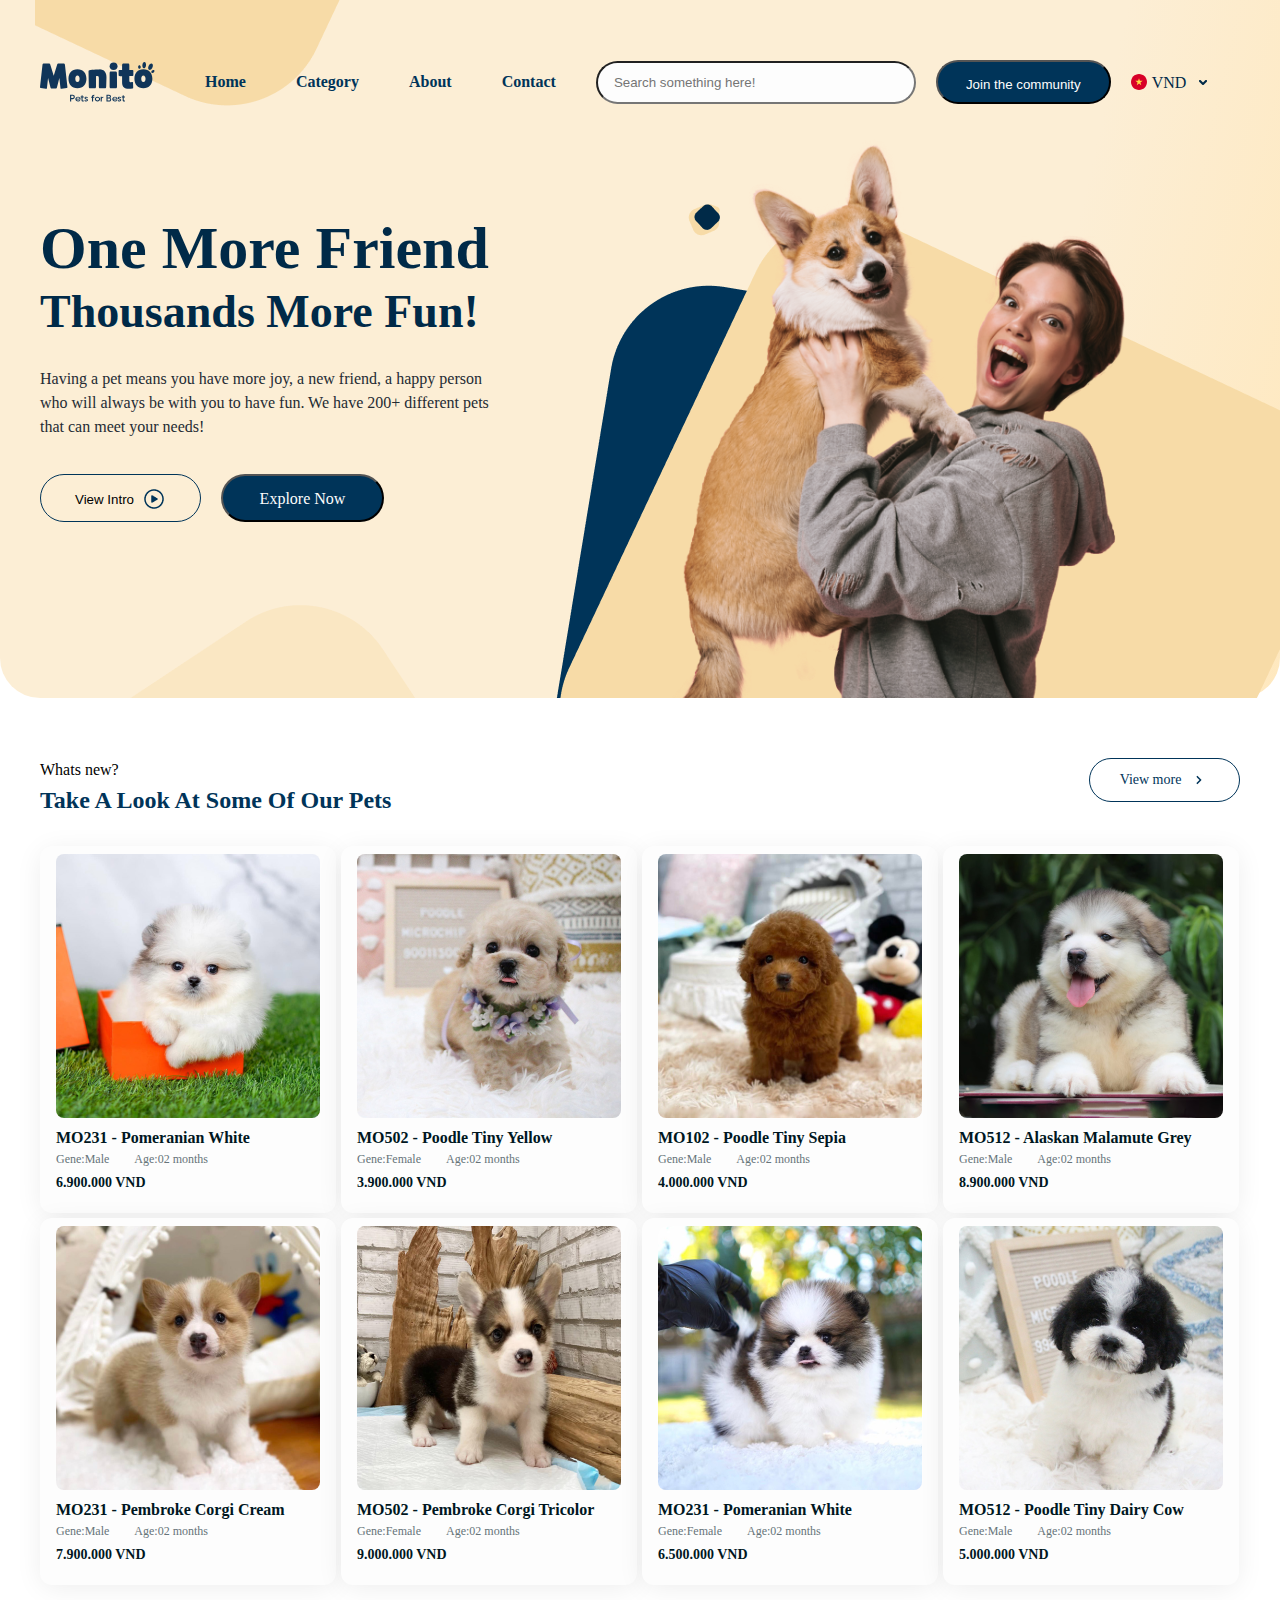
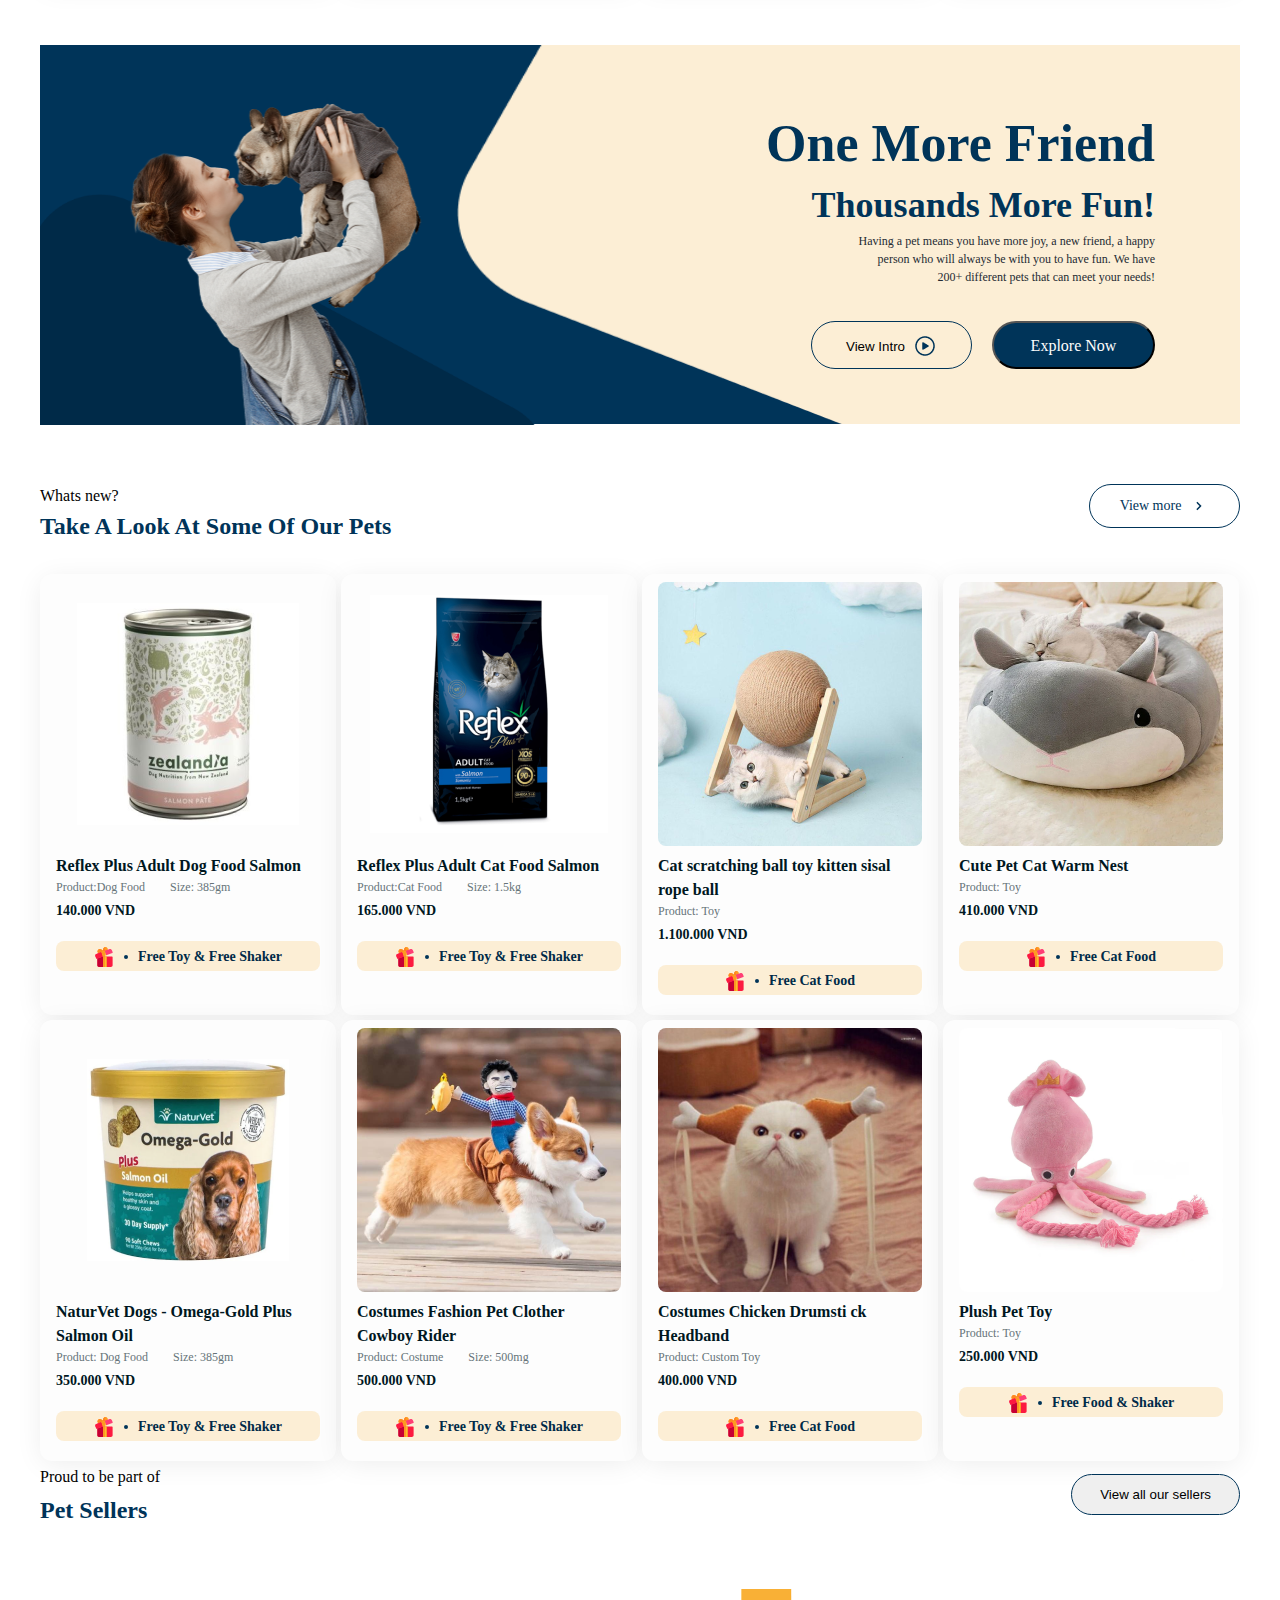
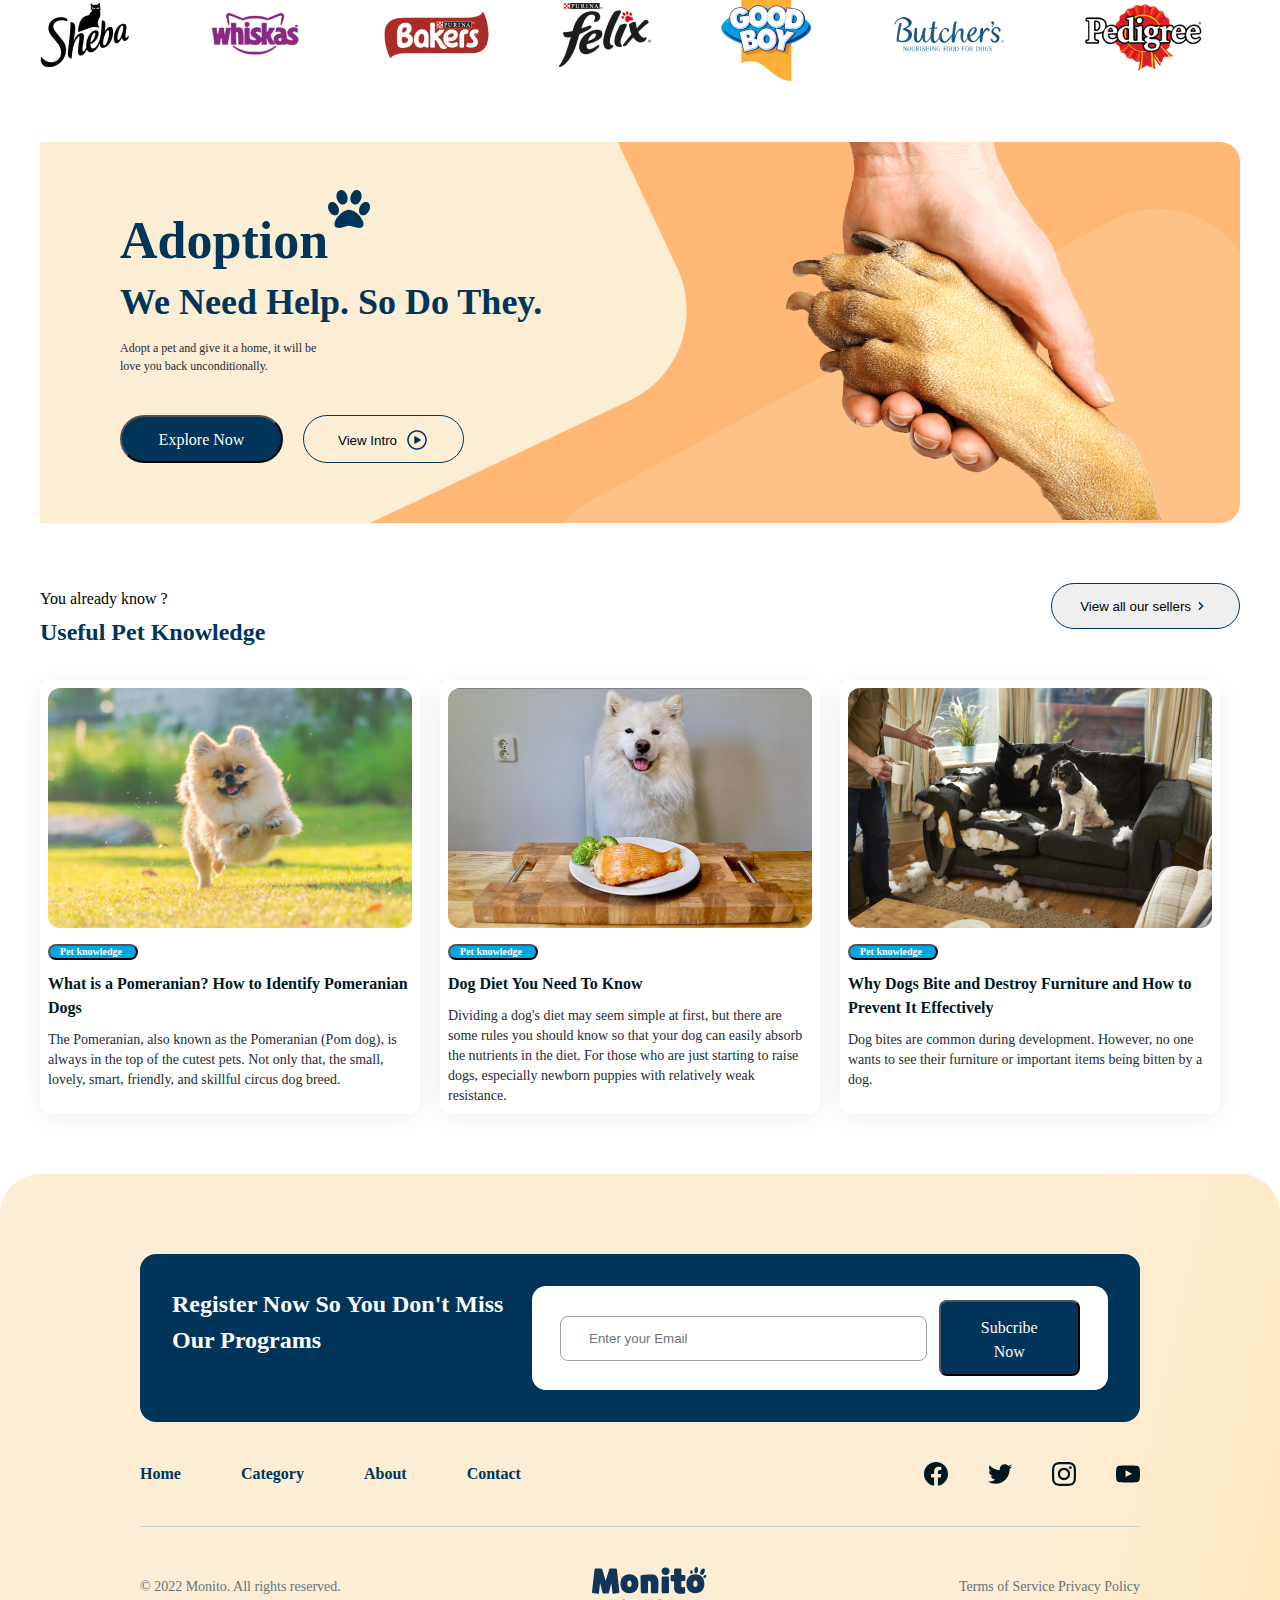
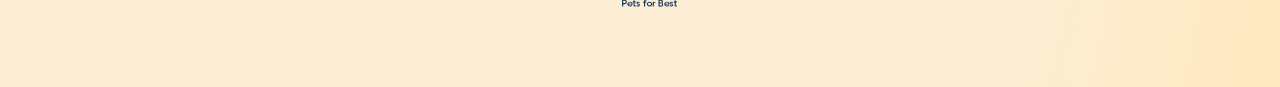
==== index.html @ 84390b29 "first commit" ====
<!DOCTYPE html>
<html lang="uk">
<head>
    <meta charset="UTF-8">
    <meta name="viewport" content="width=device-width, initial-scale=1.0">
    <title>One More Friend</title>
    <link rel="stylesheet" href="css/Reset.css">
    <link rel="stylesheet" href="css/style.css">
    <link rel="stylesheet" href="css/media.css">
</head>
<body> 
    
    <header class="header">
        <div class="container">

            <nav class="header_menu">

                <img src="imgs/logo/header_img.svg" alt="" class="logo">

                <ul class="header_list">
                    <li> <a href="index.html" class="header_list_link"> Home </a>  </li>
                    <li> <a href="category.html" class="header_list_link"> Category </a> </li>
                    <li> <a href="about.html" class="header_list_link"> About </a> </li>
                    <li> <a href="" class="header_list_link"> Contact </a> </li>
                </ul>

                <div class="header_menu_search">

                    <input type="text" class="header_search" placeholder="Search something here!">

                    <button class="header_menu_btn"> Join the community </button>

                    <div class="header_menu_search_drop_down">
                        <img src="/imgs/logo/header_menu_icon.svg" alt="" class="icons">
                        <p class="header_menu_search_drop_down_text" > VND </p>
                        <img src="/imgs/logo/header_arrow.png" alt="" class="icons">
                    </div>

                </div>
               

            </nav>

            <section class="promo">
                
                <div class="promo_wrapper">
            
                        <div class="promo_wrapper_box">
                            <h1 class="promo_wrapper_box_main_title">One more friend</h1>
                            <h2 class="promo_wrapper_box_title">Thousands more fun!</h2>
                            <p class="promo_wrapper_box_text"> Having a pet means you have more joy, a new friend, a happy person
                                who will always be with you to have fun. We have 200+
                                different pets that can meet your needs! </p>
                            <div class="promo_wrapper_buttons">
                                <button class="promo_wrapper_button_left"> View Intro <img src="/imgs/logo/arrow_btn_img (2).png" alt=""></button>
                                <button class="promo_wrapper_button_right"> Explore Now</button>
                            </div>
                        </div>
            
                        <img src="/imgs/promo_main_img.png" alt="" class="promo_main_img">
                        <img src="/imgs/icons/Rectangle_milk.png" alt="" class="rectangle_milk">
                        <img src="/imgs/icons/Rectangle_blue.png" alt="" class="rectangle_blue">
                        <img src="/imgs/icons/Rectangle_little.png" alt="" class="rectangle_little">
                        <img src="/imgs/icons/Rectangle_little_blue.png" alt="" class="rectangle_little_blue">
                        <img src="/imgs/icons/Rectangle_little_milk.png" alt="" class="rectangle_little_milk">
                </div>

                <img src="/imgs/icons/Rectangle_down.png" alt="" class="rectangle_down">

            </section>
            
        </div>

        <img src="/imgs/icons/Rectangle_logo.png" alt="" class="rectangle_logo">

    </header>
    
    <section class="products_cards_animal">
        <div class="container">
            <div class="products_cards_animal_wrapper">
                <div>
                    <p class="products_cards_animal_wrapper_descr">Whats new?</p>
                    <h3 class="products_cards_animal_wrapper_title">Take a look at some of our pets</h3>
                </div>
                
                <button class="products_cards_animal_wrapper_btn">View more <img src="/imgs/logo/arrow_btn_img.png" alt=""></button>
            </div>

            <div class="products_cards_animal_box">

                <div class="products_cards_animal_box_inner">

                    <img src="/imgs/animal_img/animal_img_1.png" alt="" class="products_cards_animal_img">

                    <div class="products_cards_animal_box_wrap">

                        <h3 class="products_cards_animal_box_inner_title">MO231 - Pomeranian White</h3>

                        <div class="products_cards_animal_box_inner_text">
                            <p>Gene:Male</p>
                            <p>Age:02 months</p>
                        </div>

                        <p class="products_cards_animal_box_inner_price"> 6.900.000 VND </p>
                        
                    </div>
                </div>

                <div class="products_cards_animal_box_inner">
                
                    <img src="/imgs/animal_img/animal_img_2.png" alt="" class="products_cards_animal_img">
                
                    <div class="products_cards_animal_box_wrap">
                
                        <h3 class="products_cards_animal_box_inner_title">MO502 - Poodle Tiny Yellow</h3>
                
                        <div class="products_cards_animal_box_inner_text">
                            <p>Gene:Female</p>
                            <p>Age:02 months</p>
                        </div>
                
                        <p class="products_cards_animal_box_inner_price"> 3.900.000 VND </p>
                
                    </div>
                </div>

                <div class="products_cards_animal_box_inner">
                
                    <img src="/imgs/animal_img/animal_img_3.png" alt="" class="products_cards_animal_img">
                
                    <div class="products_cards_animal_box_wrap">
                
                        <h3 class="products_cards_animal_box_inner_title">MO102 - Poodle Tiny Sepia</h3>
                
                        <div class="products_cards_animal_box_inner_text">
                            <p>Gene:Male</p>
                            <p>Age:02 months</p>
                        </div>
                
                        <p class="products_cards_animal_box_inner_price"> 4.000.000 VND </p>
                
                    </div>
                </div>

                <div class="products_cards_animal_box_inner">
                
                    <img src="/imgs/animal_img/animal_img_4.png" alt="" class="products_cards_animal_img">
                
                    <div class="products_cards_animal_box_wrap">
                
                        <h3 class="products_cards_animal_box_inner_title">MO512 - Alaskan Malamute Grey</h3>
                
                        <div class="products_cards_animal_box_inner_text">
                            <p>Gene:Male</p>
                            <p>Age:02 months</p>
                        </div>
                
                        <p class="products_cards_animal_box_inner_price"> 8.900.000 VND </p>
                
                    </div>
                </div>

                <div class="products_cards_animal_box_inner">
                
                    <img src="/imgs/animal_img/animal_img_5.png" alt="" class="products_cards_animal_img">
                
                    <div class="products_cards_animal_box_wrap">
                
                        <h3 class="products_cards_animal_box_inner_title">MO231 - Pembroke Corgi Cream</h3>
                
                        <div class="products_cards_animal_box_inner_text">
                            <p>Gene:Male</p>
                            <p>Age:02 months</p>
                        </div>
                
                        <p class="products_cards_animal_box_inner_price"> 7.900.000 VND </p>
                
                    </div>
                </div>

                <div class="products_cards_animal_box_inner">
                
                    <img src="/imgs/animal_img/animal_img_6.png" alt="" class="products_cards_animal_img">
                
                    <div class="products_cards_animal_box_wrap">
                
                        <h3 class="products_cards_animal_box_inner_title">MO502 - Pembroke Corgi Tricolor</h3>
                
                        <div class="products_cards_animal_box_inner_text">
                            <p>Gene:Female</p>
                            <p>Age:02 months</p>
                        </div>
                
                        <p class="products_cards_animal_box_inner_price"> 9.000.000 VND </p>
                
                    </div>
                </div>

                <div class="products_cards_animal_box_inner">
                
                    <img src="/imgs/animal_img/animal_img_7.png" alt="" class="products_cards_animal_img">
                
                    <div class="products_cards_animal_box_wrap">
                
                        <h3 class="products_cards_animal_box_inner_title">MO231 - Pomeranian White</h3>
                
                        <div class="products_cards_animal_box_inner_text">
                            <p>Gene:Female</p>
                            <p>Age:02 months</p>
                        </div>
                
                        <p class="products_cards_animal_box_inner_price"> 6.500.000 VND </p>
                
                    </div>
                </div>

                <div class="products_cards_animal_box_inner">
                
                    <img src="/imgs/animal_img/animal_img_8.png" alt="" class="products_cards_animal_img">
                
                    <div class="products_cards_animal_box_wrap">
                
                        <h3 class="products_cards_animal_box_inner_title">MO512 - Poodle Tiny Dairy Cow</h3>
                
                        <div class="products_cards_animal_box_inner_text">
                            <p>Gene:Male</p>
                            <p>Age:02 months</p>
                        </div>
                
                        <p class="products_cards_animal_box_inner_price"> 5.000.000 VND </p>
                
                    </div>
                </div>

            </div>


        </div>
    </section>
    
    <section class="banner">
        <div class="container">
            <div class="banner_wrapper">

                <div class="banner_wrapper_left_side">
                    <img src="/imgs/1_banner_img.png" alt="" class="banner_wrapper_left_side_img">
                    <img src="/imgs/icons/rectangle_banner_gradient.png" alt="" class="rectangle_banner_gradient">
                </div>

                <div class="banner_wrapper_right_side">
                    <div class="banner_wrapper_right_side_box">

                        <h3 class="banner_wrapper_right_side_title">One more friend</h3>
                        <h4 class="banner_wrapper_right_side_text">Thousands more fun!</h4>
                        <p class="banner_wrapper_right_side_descr">Having a pet means you have more joy, a new friend, a happy person who will always be with you to have fun. We have 200+
                        different pets that can meet your needs!</p>
                        
                        <div class="promo_wrapper_buttons">
                            <button class="promo_wrapper_button_left"> View Intro <img src="/imgs/logo/arrow_btn_img (2).png" alt=""></button>
                            <button class="promo_wrapper_button_right"> Explore Now</button>

                    </div>

                    <img src="/imgs/icons/Rectangle_banner.png" alt="" class="rectangle_banner">


                </div>


                </div>

                


            </div>
        </div>
    </section>
    
    <section class="our_products">
        <div class="container">

            <div class="our_products_wrap">
                <div class="our_products_wrap_box_title">
                    <p class="products_cards_animal_wrapper_descr">Whats new?</p>
                    <h3 class="products_cards_animal_wrapper_title">Take a look at some of our pets</h3>
                </div>
                
                <button class="products_cards_animal_wrapper_btn">View more <img src="/imgs/logo/arrow_btn_img.png" alt=""></button>
            </div>

            <div class="our_products_wrap_box">

                <div class="products_cards_animal_box_inner">
                
                    <img src="/imgs/our_products/our_products_img_1.png" alt="" class="products_cards_animal_img">
                
                    <div class="products_cards_animal_box_wrap">
                
                        <h3 class="products_cards_animal_box_inner_title">Reflex Plus Adult Dog Food Salmon</h3>
                
                        <div class="products_cards_animal_box_inner_text">
                            <p>Product:Dog Food</p>
                            <p>Size: 385gm</p>
                        </div>
                
                        <p class="products_cards_animal_box_inner_price"> 140.000 VND </p>
                        
                        <div class="products_cards_animal_box_wrap_our_product">
                            <div class="products_cards_animal_box_wrap_our_product_inner">
                                <img src="/imgs/logo/present_img.svg" alt="" class="products_cards_animal_box_wrap_our_product_inner_img">
                                <p class="products_cards_animal_box_wrap_our_product_inner_punkt"></p>
                                <p class="products_cards_animal_box_wrap_our_product_inner_descr">Free Toy & Free Shaker</p>
                            </div>
                        </div>

                    </div>

                </div>

                <div class="products_cards_animal_box_inner">
                
                    <img src="/imgs/our_products/our_products_img_2.png" alt="" class="products_cards_animal_img">
                
                    <div class="products_cards_animal_box_wrap">
                
                        <h3 class="products_cards_animal_box_inner_title"> Reflex Plus Adult Cat Food Salmon </h3>
                
                        <div class="products_cards_animal_box_inner_text">
                            <p>Product:Cat Food</p>
                            <p>Size: 1.5kg</p>
                        </div>
                
                        <p class="products_cards_animal_box_inner_price"> 165.000 VND </p>
                
                        <div class="products_cards_animal_box_wrap_our_product">
                            <div class="products_cards_animal_box_wrap_our_product_inner">
                                <img src="/imgs/logo/present_img.svg" alt="" class="products_cards_animal_box_wrap_our_product_inner_img">
                                <p class="products_cards_animal_box_wrap_our_product_inner_punkt"></p>
                                <p class="products_cards_animal_box_wrap_our_product_inner_descr">Free Toy & Free Shaker</p>
                            </div>
                        </div>
                
                    </div>
                
                </div>

                <div class="products_cards_animal_box_inner">
                
                    <img src="/imgs/our_products/our_products_img_3.png" alt="" class="products_cards_animal_img">
                
                    <div class="products_cards_animal_box_wrap">
                
                        <h3 class="products_cards_animal_box_inner_title">Cat scratching ball toy kitten sisal rope ball</h3>
                
                        <div class="products_cards_animal_box_inner_text">
                            <p>Product: Toy</p>
                            
                        </div>
                
                        <p class="products_cards_animal_box_inner_price"> 1.100.000 VND </p>
                
                        <div class="products_cards_animal_box_wrap_our_product">
                            <div class="products_cards_animal_box_wrap_our_product_inner">
                                <img src="/imgs/logo/present_img.svg" alt="" class="products_cards_animal_box_wrap_our_product_inner_img">
                                <p class="products_cards_animal_box_wrap_our_product_inner_punkt"></p>
                                <p class="products_cards_animal_box_wrap_our_product_inner_descr">Free Cat Food</p>
                            </div>
                        </div>
                
                    </div>
                
                </div>

                <div class="products_cards_animal_box_inner">
                
                    <img src="/imgs/our_products/our_products_img_4.png" alt="" class="products_cards_animal_img">
                
                    <div class="products_cards_animal_box_wrap">
                
                        <h3 class="products_cards_animal_box_inner_title">Cute Pet Cat Warm Nest</h3>
                
                        <div class="products_cards_animal_box_inner_text">
                            <p>Product: Toy</p>
                            
                        </div>
                
                        <p class="products_cards_animal_box_inner_price"> 410.000 VND </p>
                
                        <div class="products_cards_animal_box_wrap_our_product">
                            <div class="products_cards_animal_box_wrap_our_product_inner">
                                <img src="/imgs/logo/present_img.svg" alt="" class="products_cards_animal_box_wrap_our_product_inner_img">
                                <p class="products_cards_animal_box_wrap_our_product_inner_punkt"></p>
                                <p class="products_cards_animal_box_wrap_our_product_inner_descr">Free Cat Food</p>
                            </div>
                        </div>
                
                    </div>
                
                </div>

                <div class="products_cards_animal_box_inner">
                
                    <img src="/imgs/our_products/our_products_img_5.png" alt="" class="products_cards_animal_img">
                
                    <div class="products_cards_animal_box_wrap">
                
                        <h3 class="products_cards_animal_box_inner_title">NaturVet Dogs - Omega-Gold Plus Salmon Oil</h3>
                
                        <div class="products_cards_animal_box_inner_text">
                            <p>Product: Dog Food</p>
                            <p>Size: 385gm</p>
                
                        </div>
                
                        <p class="products_cards_animal_box_inner_price"> 350.000 VND </p>
                
                        <div class="products_cards_animal_box_wrap_our_product">
                            <div class="products_cards_animal_box_wrap_our_product_inner">
                                <img src="/imgs/logo/present_img.svg" alt="" class="products_cards_animal_box_wrap_our_product_inner_img">
                                <p class="products_cards_animal_box_wrap_our_product_inner_punkt"></p>
                                <p class="products_cards_animal_box_wrap_our_product_inner_descr">Free Toy & Free Shaker</p>
                            </div>
                        </div>
                
                    </div>
                
                </div>

                <div class="products_cards_animal_box_inner">
                
                    <img src="/imgs/our_products/our_products_img_6.png" alt="" class="products_cards_animal_img">
                
                    <div class="products_cards_animal_box_wrap">
                
                        <h3 class="products_cards_animal_box_inner_title">Costumes Fashion Pet Clother Cowboy Rider</h3>
                
                        <div class="products_cards_animal_box_inner_text">
                            <p>Product: Costume</p>
                            <p>Size: 500mg </p>
                
                        </div>
                
                        <p class="products_cards_animal_box_inner_price"> 500.000 VND </p>
                
                        <div class="products_cards_animal_box_wrap_our_product">
                            <div class="products_cards_animal_box_wrap_our_product_inner">
                                <img src="/imgs/logo/present_img.svg" alt=""
                                    class="products_cards_animal_box_wrap_our_product_inner_img">
                                <p class="products_cards_animal_box_wrap_our_product_inner_punkt"></p>
                                <p class="products_cards_animal_box_wrap_our_product_inner_descr">Free Toy & Free Shaker</p>
                            </div>
                        </div>
                
                    </div>
                
                </div>

                <div class="products_cards_animal_box_inner">
                
                    <img src="/imgs/our_products/our_products_img_7.png" alt="" class="products_cards_animal_img">
                
                    <div class="products_cards_animal_box_wrap">
                
                        <h3 class="products_cards_animal_box_inner_title">Costumes Chicken Drumsti ck Headband</h3>
                
                        <div class="products_cards_animal_box_inner_text">
                            <p>Product: Custom Toy</p>
                
                        </div>
                
                        <p class="products_cards_animal_box_inner_price"> 400.000 VND </p>
                
                        <div class="products_cards_animal_box_wrap_our_product">
                            <div class="products_cards_animal_box_wrap_our_product_inner">
                                <img src="/imgs/logo/present_img.svg" alt="" class="products_cards_animal_box_wrap_our_product_inner_img">
                                <p class="products_cards_animal_box_wrap_our_product_inner_punkt"></p>
                                <p class="products_cards_animal_box_wrap_our_product_inner_descr">Free Cat Food</p>
                            </div>
                        </div>
                
                    </div>
                
                </div>

                <div class="products_cards_animal_box_inner">
                
                    <img src="/imgs/our_products/our_products_img_8.png" alt="" class="products_cards_animal_img">
                
                    <div class="products_cards_animal_box_wrap">
                
                        <h3 class="products_cards_animal_box_inner_title">Plush Pet Toy</h3>
                
                        <div class="products_cards_animal_box_inner_text">
                            <p>Product: Toy</p>
                
                        </div>
                
                        <p class="products_cards_animal_box_inner_price"> 250.000 VND </p>
                
                        <div class="products_cards_animal_box_wrap_our_product">
                            <div class="products_cards_animal_box_wrap_our_product_inner">
                                <img src="/imgs/logo/present_img.svg" alt="" class="products_cards_animal_box_wrap_our_product_inner_img">
                                <p class="products_cards_animal_box_wrap_our_product_inner_punkt"></p>
                                <p class="products_cards_animal_box_wrap_our_product_inner_descr">Free Food & Shaker</p>
                            </div>
                        </div>
                
                    </div>
                
                </div>

            </div>
        </div>
    </section>
    
    <section class="icons">
        <div class="container">
            <div class="icons_wrapper">
                <div class="icons_wrapper_title_box">
                    <div>
                        <p class="icons_wrapper_title_box_descr">Proud to be part of</p>
                        <h3 class="icons_wrapper_title_box_title">Pet Sellers</h3>
                    </div>
                    <div>
                        <button class="icons_wrapper_title_box_btn">View all our sellers</button>
                    </div>
                </div>
                
                <div class="icons_wrapper_icon_box">
                    <img src="/imgs/icons/sheba_icon.png" alt="" class="icons_img">
                    <img src="/imgs/icons/whiskas_icon.png" alt="" class="icons_img">
                    <img src="/imgs/icons/backers_icon.png" alt="" class="icons_img">
                    <img src="/imgs/icons/felix_icon.png" alt="" class="icons_img">
                    <img src="/imgs/icons/good_boy_icon.png" alt="" class="icons_img">
                    <img src="/imgs/icons/butchers_icon.png" alt="" class="icons_img">
                    <img src="/imgs/icons/pedigree_icon.png" alt="" class="icons_img">
                </div>  
            </div>
        </div>
    </section>
    
    <section class="adoption_banner">
        <div class="container">
            <div class="adoption_banner_wrap">

                <div class="adoption_banner_wrap_left">
                    <div class="adoption_banner_wrap_left_main_header">
                        <h3 class="adoption_banner_wrap_left_main_header_title">Adoption</h3>
                        <img src="/imgs/logo/adoption_banner_wrap_left_icon.svg" alt="" class="adoption_banner_wrap_left_icon">
                    </div>
                    <h4 class="adoption_banner_wrap_left_text">We need help. so do they.</h4>
                    <p class="adoption_banner_wrap_left_descr">Adopt a pet and give it a home,
                    it will be love you back unconditionally.</p>
                    <div class="adoption_banner_wrap_left_box_buttons">
                        <button class="promo_wrapper_button_right"> Explore Now</button>
                        <button class="promo_wrapper_button_left"> View Intro <img src="/imgs/logo/arrow_btn_img (2).png" alt=""></button>
                    </div>
                </div>

                <div class="adoption_banner_wrap_right">
                    <img src="/imgs/adoption_banner_img.png" alt="" class="adoption_banner_img">
                </div>

                <img src="/imgs/icons/adoption_banner_left.png" alt="" class="adoption_banner_left">
                <img src="/imgs/icons/adoption_banner_right.png" alt="" class="adoption_banner_right">
            </div>
        </div>
    </section>
    
    <section class="blog">
        <div class="container">
            <div class="blog_wrap_title_inner">
                <div class="blog_wrap_title_box">
                    <div>
                        <p class="icons_wrapper_title_box_descr">You already know ?</p>
                        <h3 class="icons_wrapper_title_box_title">Useful pet knowledge</h3>
                    </div>
                    <div>
                        <button class="icons_wrapper_title_box_btn">View all our sellers <img src="/imgs/logo/arrow_btn_img.png" alt=""></button>
                    </div>
                </div>
            </div>

            <div class="blog_cards">

                <div class="blog_card">
                    <img src="/imgs/blog_card_1.png" alt="" class="blog_card_img">
                    <button class="blog_card_btn">Pet knowledge</button>
                    <h3 class="blog_card_title">What is a Pomeranian? How to Identify Pomeranian Dogs</h3>
                    <p class="blog_card_descr">The Pomeranian, also known as the Pomeranian (Pom dog), is always in the top of the cutest pets. Not only that, the
                    small, lovely, smart, friendly, and skillful circus dog breed.</p>
                </div>

                <div class="blog_card">
                    <img src="/imgs/blog_card_2.png" alt="" class="blog_card_img">
                    <button class="blog_card_btn">Pet knowledge</button>
                    <h3 class="blog_card_title">Dog Diet You Need To Know</h3>
                    <p class="blog_card_descr">Dividing a dog's diet may seem simple at first, but there are some rules you should know so that your dog can easily
                    absorb the nutrients in the diet. For those who are just starting to raise dogs, especially newborn puppies with
                    relatively weak resistance.</p>
                </div>

                <div class="blog_card">
                    <img src="/imgs/blog_card_3.png" alt="" class="blog_card_img">
                    <button class="blog_card_btn">Pet knowledge</button>
                    <h3 class="blog_card_title">Why Dogs Bite and Destroy Furniture and How to Prevent It Effectively</h3>
                    <p class="blog_card_descr">Dog bites are common during development. However, no one wants to see their furniture or important items being bitten by
                    a dog.</p>
                </div>
            </div>
        </div>
    </section>
    
    <footer class="footer">
        <div class="container">
            <div class="footer_wrap">
                <div class="footer_wrap_inner">
                    <h3 class="footer_wrap_inner_title">Register now so you don't miss our programs</h3>
                    <div class="footer_wrap_inner_box">
                    <input type="email" class="footer_wrap_inner_input" placeholder="Enter your Email">
                    <button class="footer_wrap_inner_btn">Subcribe Now</button>
                    </div>
                </div>

                <div class="footer_wrap_nav_and_icons">

                    <div class="footer_wrap_nav">
                        <a href="index.html" class="header_list_link"> Home </a>
                        <a href="category.html" class="header_list_link"> Category </a>
                        <a href="about.html" class="header_list_link"> About </a> </li>
                        <a href="" class="header_list_link"> Contact </a> </li>
                    </div>

                    <div class="footer_wrap_icons">
                        <img src="/imgs/logo/footer_icon_facebook.svg" alt="" class="footer_wrap_icon">
                        <img src="/imgs/logo/footer_icon_twitter.svg" alt="" class="footer_wrap_icon">
                        <img src="/imgs/logo/footer_icon_inst.svg" alt="" class="footer_wrap_icon">
                        <img src="/imgs/logo/footer_icon_you.svg" alt="" class="footer_wrap_icon">
                    </div>

                </div>

                <div class="footer_wrap_descr">
                    <p class="footer_wrap_descr_text">© 2022 Monito. All rights reserved.</p>
                    <img src="/imgs/logo/header_img.svg" alt="" class="footer_logo">
                    
                    <p class="footer_wrap_descr_text">Terms of Service Privacy Policy</p>
                    
                    
                </div>
            </div>
        </div>
    </footer>
    
</body>
</html>
---- css/style.css ----
.container {
    max-width: 1200px;
    padding-left: 10px;
    padding-right: 10px;
    margin: 0 auto;
}
.header {
    padding-top: 30px;
    margin-bottom: 30px;
    border-radius: 0px 0px 40px 40px;
    background: var(--Linear, linear-gradient(103deg, #FCEED5 6.43%, #FCEED5 78.33%, #FFE7BA 104.24%));
    position: relative;
}
.rectangle_logo {
    position: absolute;
    left: 35px;
    top: -10px;
    z-index: 1;
}
.rectangle_down {
    position: absolute;
    left: -150px;
    bottom: 0;
    display: block;
    max-width: 100%;

}
.header_menu {
    display: flex;
    padding-top: 30px;
    padding-bottom: 30px;
}
.logo {
    margin-right: 50px;
    position: relative;
    z-index: 2;

}
.header_list {
    display: flex;
    align-items: center;
    gap: 50px;
    margin-right: 40px;
    position: relative;
    z-index: 10;
}
.header_list_link {
    text-decoration: none;
    color: var(--primary-color-dark-blue, #003459);
    
        /* Body/16px Bold */
        font-family: SVN-Gilroy;
        font-size: 16px;
        font-style: normal;
        font-weight: 700;
        line-height: 24px;
        /* 150% */
}
.header_menu_search {
    display: flex;
    align-items: center;
    gap: 20px;
}
.header_search {
    width: 280px;
    padding: 12px 20px 12px 16px;
    border-radius: 46px;
    background: var(--neutral-color-00, #FDFDFD);
    
}
.header_menu_btn {
    border-radius: 57px;
    background: var(--primary-color-dark-blue, #003459);
    height: 44px;
    padding: 14px 28px 10px 28px;
    color: #FDFDFD;
}
.header_menu_search_drop_down {
    display: flex;
    align-items: center;
    justify-content: center;
    gap: 5px;
}

.header_menu_search_drop_down_text {
    color: var(--primary-color-dark-blue-80, #002A48);
        font-family: SVN-Gilroy;
        font-size: 16px;
        font-style: normal;
        font-weight: 500;
        line-height: 23px;
        /* 143.75% */
}

.promo {
    position: relative;
    
}

.promo_wrapper {
    display: flex;
    justify-content: space-between;
    position: relative;

}
.promo_wrapper_box {
    margin-top: 80px;
    width: 465px;
}
.promo_wrapper_box_main_title {
    white-space: nowrap;
    color: var(--primary-color-dark-blue-80, #002A48);
        font-family: SVN-Gilroy;
        font-size: 60px;
        font-style: normal;
        font-weight: 800;
        line-height: 68px;
        /* 113.333% */
        text-transform: capitalize;
}
.promo_wrapper_box_title {
    color: var(--primary-color-dark-blue-80, #002A48);
        font-family: SVN-Gilroy;
        font-size: 46px;
        font-style: normal;
        font-weight: 700;
        line-height: 60px;
        /* 130.435% */
        text-transform: capitalize;
}
.promo_wrapper_box_text {
    margin-top: 25px;
    color: var(--neutral-color-80, #242B33);
        /* Body/16px Medium */
        font-family: SVN-Gilroy;
        font-size: 16px;
        font-style: normal;
        font-weight: 500;
        line-height: 24px;
        /* 150% */
}
.promo_wrapper_buttons {
    margin-top: 35px;
    display: flex;
    gap: 20px;
}
.promo_wrapper_button_left {
    display: flex;
        align-items: center;
        justify-content: center;
    gap: 8px;
    height: 48px;
    width: 161px;
    padding: 14px 28px 12px 28px;
    border-radius: 57px;
    border: 1.5px solid var(--primary-color-dark-blue, #003459);
    background-color: transparent;
}
.promo_wrapper_button_right {
    display: flex;
        align-items: center;
        justify-content: center;
    height: 48px;
        width: 163px;
    color: var(--neutral-color-00, #FDFDFD);
        /* Body/16px Medium */
        font-family: SVN-Gilroy;
        font-size: 16px;
        font-style: normal;
        font-weight: 500;
        line-height: 24px;
        /* 150% */
    border-radius: 57px;
        background: var(--primary-color-dark-blue, #003459);
    
    padding: 14px 28px 12px 28px;
}

.rectangle_milk {
    position: absolute;
    z-index: 2;
    right: -100px;
    bottom: 0;
}
.rectangle_blue {
    position: absolute;
    z-index: 1;
    right: 0;
    bottom: 0;
}
.rectangle_little {
    position: absolute;
    z-index: 1;
    right: 520px;
    top: 70px;
}
.rectangle_little_blue {
    position: absolute;
    z-index: 2;
    right: 520px;
        top: 70px;
}
.rectangle_little_milk {
    position: absolute;
    z-index: 1;
    right: 520px;
        top: 70px;
}

.promo_main_img {
    display: block;
    position: relative;
    z-index: 3;
}

.products_cards_animal {
    margin-top: 60px;
}
.products_cards_animal_wrapper {
    display: flex;
    justify-content: space-between;
    margin-bottom: 28px;
}
.products_cards_animal_wrapper_descr {
    color: #000;
    
        /* Body/16px Medium */
        font-family: SVN-Gilroy;
        font-size: 16px;
        font-style: normal;
        font-weight: 500;
        line-height: 24px;
        /* 150% */
}
.products_cards_animal_wrapper_title {
    color: var(--primary-color-dark-blue, #003459);
        font-family: SVN-Gilroy;
        font-size: 24px;
        font-style: normal;
        font-weight: 700;
        line-height: 36px;
        /* 150% */
        text-transform: capitalize;
}
.products_cards_animal_wrapper_btn {
    display: flex;
    align-items: center;
    justify-content: center;
    gap: 8px;
    width: 151px;
    height: 44px;
    color: var(--primary-color-dark-blue, #003459);
    
        /* Body/14px Medium */
        font-family: SVN-Gilroy;
        font-size: 14px;
        font-style: normal;
        font-weight: 500;
        line-height: 20px;
        /* 142.857% */
    
    border-radius: 57px;
    border: 1.5px solid var(--primary-color-dark-blue, #003459);
    background-color: transparent;
}

.products_cards_animal_box {
    display: flex;
    flex-wrap: wrap;
    gap: 5px;
}

.products_cards_animal_img {
    display: block;
    max-width: 100%;
    border-radius: 8px;
    margin: 0 auto;

}
.products_cards_animal_box_inner {
    width: 280px;
    padding: 8px 8px 0px 8px;
    border-radius: 12px;
    background: var(--neutral-color-00, #FDFDFD);
    box-shadow: 0px 4px 28px -2px rgba(0, 0, 0, 0.08);
}
.products_cards_animal_box_wrap {
    padding: 8px 8px 20px 8px;
}
.products_cards_animal_box_inner_title {
color: var(--neutral-color-100, #00171F);

    /* Body/16px Bold */
    font-family: SVN-Gilroy;
    font-size: 16px;
    font-style: normal;
    font-weight: 700;
    line-height: 24px;
    /* 150% */
}
.products_cards_animal_box_inner_text {
    display: flex;
    gap: 25px;
}
.products_cards_animal_box_inner_text p {
    color: var(--neutral-color-60, #667479);
    
        /* Body/12px Medium */
        font-family: SVN-Gilroy;
        font-size: 12px;
        font-style: normal;
        font-weight: 500;
        line-height: 18px;
        /* 150% */
}
.products_cards_animal_box_inner_price {
    margin-top: 5px;
    color: var(--neutral-color-100, #00171F);
    
        /* Body/14px Bold */
        font-family: SVN-Gilroy;
        font-size: 14px;
        font-style: normal;
        font-weight: 700;
        line-height: 20px;
        /* 142.857% */
}

.banner {
    margin-top: 60px;
}
.banner_wrapper {
    display: flex;
    justify-content: space-between;
    
    align-items: center;
    background-color: #003459;
}
.banner_wrapper_left_side {
    display: flex;
    flex-direction: column;
    align-items: flex-end;
    position: relative;
    
}
.banner_wrapper_left_side_img {
    position: relative;
    top: 19px;
    display: block;
    width: 512px;
    height: 342px;
    z-index: 3;
}
.rectangle_banner_gradient {
    display: block;
    width: 100%;
    position: absolute;
    right: 0px;
    bottom: -19px;
    z-index: 2;
}
.banner_wrapper_right_side {
    display: flex;
    justify-content: flex-end;
    position: relative;
    z-index: 1;

}
.banner_wrapper_right_side_box {
    display: flex;
    flex-direction: column;
    align-items: flex-end;
    padding-right: 85px;
    padding-top: 65px;
    padding-bottom: 55px;
    position: relative;
    z-index: 10;
}
.banner_wrapper_right_side_title {
    color: var(--primary-color-dark-blue, #003459);
        font-family: SVN-Gilroy;
        font-size: 52px;
        font-style: normal;
        font-weight: 800;
        line-height: 68px;
        /* 130.769% */
        text-transform: capitalize;
}
.banner_wrapper_right_side_text {
    color: var(--primary-color-dark-blue, #003459);
        font-family: SVN-Gilroy;
        font-size: 36px;
        font-style: normal;
        font-weight: 700;
        line-height: 54px;
        /* 150% */
        text-transform: capitalize;
}
.banner_wrapper_right_side_descr {
    max-width: 50%;
    color: var(--neutral-color-80, #242B33);
        text-align: right;
    
        /* Body/12px Medium */
        font-family: SVN-Gilroy;
        font-size: 12px;
        font-style: normal;
        font-weight: 500;
        line-height: 18px;
        /* 150% */
}
.rectangle_banner {
    display: block;
    width: 783px;
    height: 100%;
    position: absolute;
    right: 0px;
    top: 0px;
    z-index: -1;
    

}
.our_products {
    margin-top: 60px;
}
.our_products_wrap {
    display: flex;
    justify-content: space-between;
}
.our_products_wrap_box_title {
    
}
.our_products_wrap_box {
    margin-top: 30px;
    display: flex;
    flex-wrap: wrap;
    gap: 5px;
}
.products_cards_animal_box_wrap_our_product {
    display: flex;
    justify-content: center;
    align-items: center;
    border-radius: 8px;
    padding: 6px 10px 4px 10px;
    margin-top: 20px;
    background: var(--secondary-color-mon-yellow-40, #FCEED5);
}
.products_cards_animal_box_wrap_our_product_inner {
    display: flex;
    gap: 10px;
    align-items: center;
    
}
.products_cards_animal_box_wrap_our_product_inner_img {

}
.products_cards_animal_box_wrap_our_product_inner_punkt {
    width: 4px;
    height: 4px;
    border-radius: 10px;
    background: var(--primary-color-dark-blue, #003459);
}
.products_cards_animal_box_wrap_our_product_inner_descr {
    color: var(--primary-color-dark-blue-80, #002A48);
    
        /* Body/14px Bold */
        font-family: SVN-Gilroy;
        font-size: 14px;
        font-style: normal;
        font-weight: 700;
        line-height: 20px;
        /* 142.857% */
}

.icons {
    
}
.icons_wrapper {

}
.icons_wrapper_title_box {
    display: flex;
    justify-content: space-between;
    align-items: center;
}
.icons_wrapper_title_box_descr {
    color: #000;
        font-family: SVN-Gilroy;
        font-size: 16px;
        font-style: normal;
        font-weight: 500;
        line-height: 31px;
        /* 193.75% */
}
.icons_wrapper_title_box_title {
    color: var(--primary-color-dark-blue, #003459);
        font-family: SVN-Gilroy;
        font-size: 24px;
        font-style: normal;
        font-weight: 700;
        line-height: 36px;
        /* 150% */
        text-transform: capitalize;
}
.icons_wrapper_title_box_btn {
    display: flex;
    padding: 12px 28px;
    justify-content: center;
    align-items: center;
    border-radius: 57px;
    border: 1.5px solid var(--primary-color-dark-blue, #003459);
}
.icons_wrapper_icon_box {
    display: flex;
    align-items: center;
    margin-top: 50px;
    margin-bottom: 50px;
    gap: 70px;
    
}
.icons_img {
    

    
}


.adoption_banner {

}
.adoption_banner_wrap {
    display: flex;
    justify-content: space-between;
    background-color: #FFB775;
    position: relative;
    z-index: ;
    border-radius: 20px;
    
}
.adoption_banner_wrap_left {
    
    display: flex;
    flex-direction: column;
    position: relative;
    z-index: 3;
    padding-left: 80px;
    
    
}
.adoption_banner_wrap_left_main_header {
    display: flex;
    align-items: center;
}
.adoption_banner_wrap_left_main_header_title {
    padding-top: 65px;
    color: var(--primary-color-dark-blue, #003459);
        font-family: SVN-Gilroy;
        font-size: 52px;
        font-style: normal;
        font-weight: 800;
        line-height: 68px;
        /* 130.769% */
        text-transform: capitalize;
}
.adoption_banner_wrap_left_icon {

}
.adoption_banner_wrap_left_text {
    color: var(--primary-color-dark-blue, #003459);
        font-family: SVN-Gilroy;
        font-size: 36px;
        font-style: normal;
        font-weight: 700;
        line-height: 54px;
        /* 150% */
        text-transform: capitalize;
}
.adoption_banner_wrap_left_descr {
    margin-top: 10px;
    max-width: 200px;
    color: var(--neutral-color-80, #242B33);
    
        /* Body/12px Medium */
        font-family: SVN-Gilroy;
        font-size: 12px;
        font-style: normal;
        font-weight: 500;
        line-height: 18px;
        /* 150% */
}
.adoption_banner_wrap_left_box_buttons {
    display: flex;
    margin-top: 40px;
    gap: 20px;
}
.adoption_banner_wrap_right {

}
.adoption_banner_img {
    position: relative;
    z-index: 3;
}
.adoption_banner_left {
    display: block;
    height: 100%;
    position: absolute;
    top: 0px;
    left: 0px;
    z-index: 2;
    
    
}
.adoption_banner_right {
    position: absolute;
    right: 0px;
    bottom: 0px;
    opacity: 0.6;
    z-index: 1;
}

.blog {
    margin-top: 60px;
}

.blog_wrap_title_inner {
    
}
.blog_wrap {

}
.blog_wrap_title_box {
    display: flex;
    justify-content: space-between;
    margin-bottom: 30px;
}
.blog_cards {
    display: flex;
    gap: 20px;
}
.blog_card {
    display: flex;
    flex-direction: column;
    max-width: 364px;
    padding: 8px;
    border-radius: 12px;
    background: #FFF;
    /* Shadown 1 */
    box-shadow: 0px 4px 28px -2px rgba(0, 0, 0, 0.08);

}

.blog_card_img {
    border-radius: 12px;
}
.blog_card_btn {
    display: flex;
    align-items: center;
    margin-top: 16px;
    margin-bottom: 12px;
    height: 16px;
    width: 90px;
    border-radius: 28px;
    background: var(--state-color-blue-sea, #00A7E7);
    padding: 2px 10px;
    color: var(--neutral-color-00, #FDFDFD);
    /* Body/10px Bold */
     font-family: SVN-Gilroy;
    font-size: 10px;
     font-style: normal;
    font-weight: 700;
    line-height: 16px;
    /* 160% */
}
.blog_card_title {
    margin-bottom: 10px;
    color: var(--neutral-color-100, #00171F);
    
        /* Body/16px Bold */
        font-family: SVN-Gilroy;
        font-size: 16px;
        font-style: normal;
        font-weight: 700;
        line-height: 24px;
        /* 150% */
}
.blog_card_descr {
    
    font-family: SVN-Gilroy;
        font-size: 14px;
        font-style: normal;
        font-weight: 400;
        line-height: 20px;
        /* 142.857% */
    color: #242B33;
}



.footer {
    margin-top: 60px;
    padding: 80px 130px 40px 130px;
    border-radius: 40px 40px 0px 0px;
    background: linear-gradient(103deg, #FCEED5 6.43%, #FCEED5 78.33%, #FFE7BA 104.24%);
}
.footer_wrap {

}
.footer_wrap_inner {
    display: flex;
    background-color: #003459;   
    
    padding: 32px;
    border-radius: 16px;
}
.footer_wrap_inner_title {
    max-width: 360px;
    color: var(--neutral-color-00, #FDFDFD);
        font-family: SVN-Gilroy;
        font-size: 24px;
        font-style: normal;
        font-weight: 700;
        line-height: 36px;
        /* 150% */
        text-transform: capitalize;
}
.footer_wrap_inner_box {
    display: flex;
    align-items: center;
    gap: 12px;
    padding: 14px 28px 14px 28px;;
    width: 60%;
    background: #FFF;
    border-radius: 14px;
}
.footer_wrap_inner_input {
    width: 75%;
    padding: 14px 28px;
    border-radius: 8px;
        border: 1px solid var(--neutral-color-40, #99A2A5);
        background: #FFF;
}
.footer_wrap_inner_btn {
    width: 163px;
    padding: 14px 28px 10px 28px;
    color:  #FDFDFD;
    
        /* Body/16px Medium */
        font-family: SVN-Gilroy;
        font-size: 16px;
        font-style: normal;
        font-weight: 500;
        line-height: 24px;
        /* 150% */
    border-radius: 8px;
        background: var(--primary-color-dark-blue, #003459);
}

.footer_wrap_nav_and_icons {
    display: flex;
    justify-content: space-between;
    margin-top: 40px;
    border-bottom: 1px solid var(--neutral-color-20, #CCD1D2);
    padding-bottom: 40px;
}
.footer_wrap_nav {
    display: flex;
    gap: 60px;
}
.footer_wrap_nav_text {

}
.footer_wrap_icons {
    display: flex;
    gap: 40px;
}
.footer_wrap_icon {

}
.footer_wrap_descr {
    display: flex;
    justify-content: space-between;
    align-items: center;
    margin-top: 40px;
    margin-bottom: 40px;
    
}
.footer_wrap_descr_text {
    color: var(--neutral-color-60, #667479);
    
        /* Body/14px Medium */
        font-family: SVN-Gilroy;
        font-size: 14px;
        font-style: normal;
        font-weight: 500;
        line-height: 20px;
        /* 142.857% */
}
.footer_logo {

}




.header_cat {

}
.main_banner_cat {

}
.main_banner_inner {
    display: flex;
    align-items: center;
    
}
.main_banner_inner_text {
    color: var(--neutral-color-60, #667479);
    
        /* Body/14px Medium */
        font-family: SVN-Gilroy;
        font-size: 14px;
        font-style: normal;
        font-weight: 500;
        line-height: 20px;
        /* 142.857% */
}
.main_banner_ico {

}
.main_banner_cat_wrap {
    display: flex;
    justify-content: space-between;
    border-radius: 20px;
    background: var(--Linear, linear-gradient(103deg, #FCEED5 6.43%, #FCEED5 78.33%, #FFE7BA 104.24%));
}
.main_banner_cat_wrap_left {

}
.main_banner_img {
    position: relative;
    z-index: 3;
    top: 68px;
    left: 51px;
}
.main_banner_cat_wrap_right_inner {
    position: relative;
    border-radius: 20px;


}
.banner_right_img {
    position: absolute;
    display: block;
    width: 816.401px;
    height: 100%;
    z-index: 1;
    right: 0px;
    top: 0px;
}
.main_banner_cat_wrap_right {
    position: relative;
    z-index: 2;
    padding-right: 85px;
    padding-top: 65px;
    padding-bottom: 55px;
}
.main_banner_cat_wrap_right_title {
    color: var(--neutral-color-00, #FDFDFD);
        font-family: SVN-Gilroy;
        font-size: 52px;
        font-style: normal;
        font-weight: 800;
        line-height: 68px;
        /* 130.769% */
        text-transform: capitalize;
}
.main_banner_cat_wrap_right_pretitle {
    color: var(--neutral-color-00, #FDFDFD);
        font-family: SVN-Gilroy;
        font-size: 36px;
        font-style: normal;
        font-weight: 700;
        line-height: 54px;
        /* 150% */
        text-transform: capitalize;
}
.main_banner_cat_wrap_right_text {
    max-width: 350px;
    color: var(--neutral-color-20, #CCD1D2);
        text-align: right;
    
        /* Body/12px Medium */
        font-family: SVN-Gilroy;
        font-size: 12px;
        font-style: normal;
        font-weight: 500;
        line-height: 18px;
        /* 150% */
}
.main_banner_cat_wrap_right_box {
    display: flex;
    align-items: center;
    gap: 20px;
    margin-top: 25px;
}
.main_banner_cat_wrap_right_box_btn_left {
    display: inline-flex;
    padding: 14px 28px 10px 28px;
    justify-content: center;
    align-items: center;
    gap: 8px;
    width: 161px;
    height: 48px;
    background-color: none;
    color: var(--neutral-color-00, #FDFDFD);
    
        /* Body/16px Medium */
        font-family: SVN-Gilroy;
        font-size: 16px;
        font-style: normal;
        font-weight: 500;
        line-height: 24px;
        /* 150% */
    padding: 14px 28px 10px 28px;
    border-radius: 57px;
    border: 1.5px solid var(--neutral-color-00, #FDFDFD);
    background-color: transparent;
}
.main_banner_cat_wrap_right_box_btn_right {
    display: flex;
        width: 163px;
        padding: 14px 28px 10px 28px;
        justify-content: center;
        align-items: center;
        gap: 10px;
    border-radius: 57px;
        background: var(--neutral-color-00, #FDFDFD);
}   

.filter {
    margin-top: 35px;
}
.filter_box {
    display: flex;
    
}
.wrapper_filter {
    display: flex;
    justify-content: space-between;
}
.wrapper_filter_box {
    width: 280px;
    margin-right: 20px;
}
.filter_main_title {
    color: var(--primary-color-dark-blue, #003459);
    
        /* Heading/24px Bold */
        font-family: SVN-Gilroy;
        font-size: 24px;
        font-style: normal;
        font-weight: 700;
        line-height: 36px;
        /* 150% */
}
.gender {
    
}
.filter_title {
    color: var(--neutral-color-100, #00171F);
    
        /* Body/16px Bold */
        font-family: SVN-Gilroy;
        font-size: 16px;
        font-style: normal;
        font-weight: 700;
        line-height: 24px;
        /* 150% */
}
.gender_box {
    display: flex;
}
.filter_text {
    color: var(--neutral-color-100, #00171F);
    
        /* Body/14px Medium */
        font-family: SVN-Gilroy;
        font-size: 14px;
        font-style: normal;
        font-weight: 500;
        line-height: 20px;
        /* 142.857% */
}
.color {

}
.color_box {
    display: flex;
    gap: 4px;
    align-items: center;
}
.color_circle_red {
    width: 15px;
        height: 15px;
        border-radius: 10px;
        background: var(--state-color-pink-red, #FF564F);
}
.color_circle_apricot {
    width: 15px;
        height: 15px;
    border-radius: 10px;
        background: #FFB672;
}
.color_circle_black {
    width: 15px;
        height: 15px;
    border-radius: 10px;
        background: var(--neutral-color-80, #242B33);
}
.color_circle_black_white {
    width: 15px;
        height: 15px;
    border-radius: 10px;
        background: linear-gradient(90deg, #242B33 0%, #242B33 52.59%, #D7D7D7 52.6%, #D2D2D2 100%);
}
.color_circle_silver {
    width: 15px;
        height: 15px;
    border-radius: 10px;
        background: #CECECE;
}
.color_circle_tan {
    width: 15px;
        height: 15px;
    border-radius: 10px;
        background: #FFF7CE;
}
.price {
    margin-top: 16px;
}
.price_title {
    margin-bottom: 10px;
}
.price_box {
    display: flex;
    gap: 5px;
}
.price_input {
    width: 115px;
}
.breed {
    display: flex;
    flex-direction: column;
    gap: 12px;
    margin-top: 16px;
}
.breed_title {
    color: var(--neutral-color-100, #00171F);
    
        /* Body/16px Bold */
        font-family: SVN-Gilroy;
        font-size: 16px;
        font-style: normal;
        font-weight: 700;
        line-height: 24px;
        /* 150% */
}
.breed_box {
    display: flex;
    gap: 10px;
}
.breed_box_text {
    color: var(--neutral-color-100, #00171F);
    
        /* Body/14px Medium */
        font-family: SVN-Gilroy;
        font-size: 14px;
        font-style: normal;
        font-weight: 500;
        line-height: 20px;
        /* 142.857% */
}
.dogs_cards {
    display: flex;
    justify-content: space-between;
    
}
.dogs_cards_title_part {
    display: flex;
    justify-content: space-between;
    width: 100%;
    margin-bottom: 16px;
}
.dogs_cards_title_part_inner {
    display: flex;
    gap: 15px;
    align-items: center;
}
.dogs_cards_title_part_inner_title {
    color: var(--primary-color-dark-blue, #003459);
    
        /* Heading/24px Bold */
        font-family: SVN-Gilroy;
        font-size: 24px;
        font-style: normal;
        font-weight: 700;
        line-height: 36px;
        /* 150% */
}
.dogs_cards_title_part_inner_text {
    color: var(--neutral-color-60, #667479);
    
        /* Body/14px Medium */
        font-family: SVN-Gilroy;
        font-size: 14px;
        font-style: normal;
        font-weight: 500;
        line-height: 20px;
        /* 142.857% */
}
.dogs_cards_title_part_btn {
    display: flex;
    align-items: center;
    background-color: transparent;
    color: var(--neutral-color-60, #667479);
    
        /* Body/14px Medium */
        font-family: SVN-Gilroy;
        font-size: 14px;
        font-style: normal;
        font-weight: 500;
        line-height: 20px;
        /* 142.857% */
    padding: 6px 10px 4px 20px;
    border-radius: 20px;
        border: 1px solid var(--neutral-color-20, #CCD1D2);
}



.cat_card_box {
    display: flex;
    justify-content: space-between;
    flex-wrap: wrap;
}

.cat_card_box_wrapper {
    display: flex;
    flex-direction: column;

    padding: 8px 8px 0px 8px;
    border-radius: 12px;
    background: var(--neutral-color-00, #FDFDFD);
    box-shadow: 0px 4px 28px -2px rgba(0, 0, 0, 0.08);
}
.cat_card_box_wrap {
    width: 100%;
}
.cat_card_box_wrapper_img {
    max-width: 264px;
}
.cat_card_box_wrapper_title {
    color: var(--neutral-color-100, #00171F);
    
        /* Body/16px Bold */
        font-family: SVN-Gilroy;
        font-size: 16px;
        font-style: normal;
        font-weight: 700;
        line-height: 24px;
        /* 150% */
}
.cat_card_box_wrapper_text {
    color: var(--neutral-color-60, #667479);
    
        /* Body/12px Medium */
        font-family: SVN-Gilroy;
        font-size: 12px;
        font-style: normal;
        font-weight: 500;
        line-height: 18px;
        /* 150% */
        word-spacing: 3px;
}
.cat_card_box_wrapper_price {
    color: var(--neutral-color-100, #00171F);
    
        /* Body/14px Bold */
        font-family: SVN-Gilroy;
        font-size: 14px;
        font-style: normal;
        font-weight: 700;
        line-height: 20px;
        /* 142.857% */
}








.card_descr {

}
.card_descr_wrap {
    display: flex;
    gap: 30px;
}
.card_descr_wrap_left {
    max-width: 565px;
}
.card_descr_wrap_left_inner {
    display: flex;
    flex-direction: column;
}
.card_descr_wrap_img {
    max-width: 560px;
   
}
.card_descr_wrap_box {
    display: flex;
    max-width: 565px;
    justify-content: center;
    margin-top: 15px;
    gap: 15px;
}
.card_descr_wrap_box_img {
   
}
.card_descr_wrap_left_inner_description_box {
    display: flex;
    align-items: center;
    justify-content: center;
    gap: 10px;
    margin-top: 25px;
    border-radius: 10px;
    max-width: 560px;
    height: 50px;
    background: var(--Linear, linear-gradient(103deg, #FCEED5 6.43%, #FCEED5 78.33%, #FFE7BA 104.24%));
}
.card_descr_wrap_left_inner_description_box_text {
    
    color: var(--primary-color-dark-blue-80, #002A48);
    
        /* Body/14px Bold */
        font-family: SVN-Gilroy;
        font-size: 14px;
        font-style: normal;
        font-weight: 700;
        line-height: 20px;
        /* 142.857% */
}
.card_descr_ico {
    width: 27px;
    height: 27px;
}
.card_descr_wrap_left_share {
    display: flex;
    gap: 20px;
    margin-top: 25px;
}
.share_img {

}
.card_descr_wrap_left_share_text {
    color: var(--primary-color-dark-blue-80, #002A48);
    
        /* Body/14px Bold */
        font-family: SVN-Gilroy;
        font-size: 14px;
        font-style: normal;
        font-weight: 700;
        line-height: 20px;
        /* 142.857% */
}
.share_box {
    display: flex;
    align-items: center;
    gap: 10px;
}
.card_descr_icon {

}

.card_descr_wrap_rigt {

}
.way {
    display: flex;
    gap: 6px;
}
.way_text {
    color: var(--neutral-color-60, #667479);
    
        /* Body/14px Medium */
        font-family: SVN-Gilroy;
        font-size: 14px;
        font-style: normal;
        font-weight: 500;
        line-height: 20px;
        /* 142.857% */
}
.way_arrow {

}
.name_card {
    margin-top: 20px;
}
.name_card_descr {
    color: var(--neutral-color-40, #99A2A5);
    
        /* Body/14px Medium */
        font-family: SVN-Gilroy;
        font-size: 14px;
        font-style: normal;
        font-weight: 500;
        line-height: 20px;
        /* 142.857% */
}
.name_card_title {
    color: var(--neutral-color-100, #00171F);
    
        /* Heading/24px Bold */
        font-family: SVN-Gilroy;
        font-size: 24px;
        font-style: normal;
        font-weight: 700;
        line-height: 36px;
        /* 150% */
}
.name_card_price {
    margin-top: 10px;
    color: var(--primary-color-dark-blue-80, #002A48);
    
        /* Body/20px Bold */
        font-family: SVN-Gilroy;
        font-size: 20px;
        font-style: normal;
        font-weight: 700;
        line-height: 32px;
        /* 160% */
}
.card_descr_btn_box {
    display: flex;
    gap: 20px;
    margin-top: 30px;
    
}
.card_descr_btn {
    display: flex;
    align-items: center;
    width: 138px;
    height: 44px;
    padding: 14px 28px 10px 28px;
    border-radius: 57px;
    background: var(--primary-color-dark-blue, #003459);
    color: var(--neutral-color-00, #FDFDFD);
    
        /* Body/16px Bold */
        font-family: SVN-Gilroy;
        font-size: 16px;
        font-style: normal;
        font-weight: 700;
        line-height: 24px;
        /* 150% */
    
}
.card_descr_btn_chat {
    display: flex;
    align-items: center;
    justify-content: center;
    gap: 12px;
    width: 217px;
    height: 44px;
    border-radius: 57px;
    border: 2px solid var(--primary-color-dark-blue-80, #002A48);
    padding: 14px 28px 10px 24px;
    color: var(--primary-color-dark-blue-80, #002A48);
    
        /* Body/16px Bold */
        font-family: SVN-Gilroy;
        font-size: 16px;
        font-style: normal;
        font-weight: 700;
        line-height: 24px;
        /* 150% */
    background-color: transparent;
}
.option_descr {
    display: flex;
    
    margin-top: 30px;
}
.option_descr_left {
    width: 195px;
}
.option_descr_right {

}
.option_descr_text {
    padding: 8px 0px;
    border-bottom: 1px solid var(--neutral-color-10, #EBEEEF);
    max-width: 205px;
    color: var(--neutral-color-60, #667479);
        /* Body/14px Medium */
        font-family: SVN-Gilroy;
        font-size: 14px;
        font-style: normal;
        font-weight: 500;
        line-height: 20px;
        /* 142.857% */
}
.option_descr_text_last {
    height: 80px;
    padding: 8px 0px;
        border-bottom: 1px solid var(--neutral-color-10, #EBEEEF);
        max-width: 205px;
        color: var(--neutral-color-60, #667479);
        /* Body/14px Medium */
        font-family: SVN-Gilroy;
        font-size: 14px;
        font-style: normal;
        font-weight: 500;
        line-height: 20px;
        /* 142.857% */
}
.customers {
    margin-top: 45px;
}
.customers_wrap {

}
.customers_wrap_title {
    color: var(--neutral-color-100, #00171F);
    
        /* Heading/24px Bold */
        font-family: SVN-Gilroy;
        font-size: 24px;
        font-style: normal;
        font-weight: 700;
        line-height: 36px;
        /* 150% */
}
.customers_wrap_box {
    display: flex;
    gap: 12px;
    margin-top: 15px;
}
.our_customers_img {

}
.box_circle {
margin-top: 25px;
    display: flex;
    justify-content: center;
    gap: 6px;
}
.circle_el_first {
width: 22.5px;
    height: 9px;
    border-radius: 7.5px;
        background: var(--primary-color-dark-blue, #003459);
}
.circle_el {
    width: 9px;
        height: 9px;
        border-radius: 7.5px;
            background: var(--neutral-color-20, #CCD1D2);
}

.puppies {
    margin-top: 60px;
}
.puppies_wrap {

}
.puppies_wrap_box {
    display: flex;
    flex-direction: column;
    margin-bottom: 25px;
}
.puppies_wrap_box_descr {
    color: #000;
    
        /* Body/16px Medium */
        font-family: SVN-Gilroy;
        font-size: 16px;
        font-style: normal;
        font-weight: 500;
        line-height: 24px;
        /* 150% */
}
.puppies_wrap_box_title {
    color: var(--primary-color-dark-blue, #003459);
        font-family: SVN-Gilroy;
        font-size: 24px;
        font-style: normal;
        font-weight: 700;
        line-height: 36px;
        /* 150% */
        text-transform: capitalize;
}
.puppies_wrap_inner {
    display: flex;
    gap: 20px;
}
.puppies_wrap_inner_card {
    display: flex;
    flex-direction: column;
    
    max-width: 280px;
    padding: 8px 8px 0px 8px;
    border-radius: 12px;
    background: var(--neutral-color-00, #FDFDFD);
    box-shadow: 0px 4px 28px -2px rgba(0, 0, 0, 0.08);
}
.puppies_img {

}
.puppies_wrap_inner_box {
    display: flex;
    flex-direction: column;
    gap: 5px;
    padding: 8px 8px 15px 8px;
}
.puppies_wrap_inner_box_title{
    color: var(--neutral-color-100, #00171F);
    
        /* Body/16px Bold */
        font-family: SVN-Gilroy;
        font-size: 16px;
        font-style: normal;
        font-weight: 700;
        line-height: 24px;
        /* 150% */
}
.puppies_descr_box {
    display: flex;
    gap: 25px;
}
.puppies_descr_box_text {
    color: var(--neutral-color-60, #667479);
    
        /* Body/12px Medium */
        font-family: SVN-Gilroy;
        font-size: 12px;
        font-style: normal;
        font-weight: 500;
        line-height: 18px;
        /* 150% */
}
.puppies_wrap_inner_box_price {
    color: var(--neutral-color-100, #00171F);
    
        /* Body/14px Bold */
        font-family: SVN-Gilroy;
        font-size: 14px;
        font-style: normal;
        font-weight: 700;
        line-height: 20px;
        /* 142.857% */
}
---- css/media.css ----
@media (max-width: 1441px) {
    .promo_main_img {
        max-width: 70%;
        display: block;
    }
    .rectangle_milk {
        display: block;
        max-width: 70%;
    }
    .rectangle_blue {
            display: block;
            max-width: 70%;
    }
}

@media (max-width: 1024px) {
.header_menu {
    display: none;
 }
.promo_wrapper {
    justify-content: center;
    flex-direction: column;
    align-items: center;
 }
.rectangle_blue {
    left: 150px;
}
.rectangle_milk {
    left: 150px;
}
.products_cards_animal_box {
    justify-content: center;
}
.our_products_wrap_box {
    justify-content: center;

}
.icons_wrapper_icon_box {
    justify-content: center;
    gap: 30px;
    flex-wrap: wrap;
}
.footer_wrap_inner_title {
    max-width: 200px;
}

.main_banner_cat {
    display: none;
}

.wrapper_filter {
    flex-direction: column;
    align-items: center;
}

.wrapper_filter_box {
    display: flex;
    justify-content: space-between;
    width: 100%;
    margin-right: 0;
}
.cat_card_box {
    gap: 20px;
}

.card_descr_wrap {
    flex-direction: column;
    align-items: center;
    padding-top: 30px;
}

}

@media (max-width: 769px) {
    
    .container_1 {
        max-width: 768px;
        width: 100%;
    }
    .banner {
        display: none;
    }
    .icons_img {
        display: block;
        
        object-fit: cover;
        height: 50%;
    }
    .adoption_banner {
        display: none;
    }
    .blog_cards {
        justify-content: center;
        flex-direction: column;
        align-items: center;
    }
    .footer_wrap_inner {
        flex-direction: column;
        align-items: center;
        gap: 20px;
    }
    .footer_wrap_inner_box {
        width: 80%;
    }
    .footer_wrap_inner_title {
        max-width: 300px;
        text-align: center;
    }
    .footer_wrap_nav_and_icons {
        flex-direction: column;
        align-items: center;
        gap: 20px;
        
    }
    .footer_wrap_descr {
        gap: 30px;
    }
    .cat_card_box {
        justify-content: center;
        gap: 20px;
    }
    .dogs_cards_title_part {
        margin-top: 15px;
    }
}

@media (max-width: 426px) {
    .promo_wrapper_box_main_title {
        font-size: 30px;
        text-align: center;
    }
    .promo_wrapper_box_title {
        font-size: 23px;
        text-align: center;
    }
    .promo_wrapper_box_text {
        text-align: center;
    }
    .rectangle_logo {
        display: none;
    }
    .rectangle_down {
        display: none;
    }
    .promo_wrapper_box {
        width: 100%;
    }
    .rectangle_milk {
        display: none;
    }
    .rectangle_blue {
        display: none;
    }
    .promo_wrapper_buttons {
        justify-content: center;
    }
    .our_products_wrap {
        flex-direction: column;
        align-items: center;
        gap: 15px;
    }
    .blog_wrap_title_box {
        display: flex;
        flex-direction: column;
        align-items: center;
        gap: 15px;
    }
    .footer_wrap_inner {
        width: 100%;
        padding: 5px;
    }
    .footer {
        padding: 10px 10px 10px 10px;
    }
    .footer_wrap {
        width: 90%;
        margin: 0 auto;
    }
    .footer_wrap_inner_box {
        flex-direction: column;
    }

    .wrapper_filter_box {
        flex-direction: column;
        align-items: center;
        text-align: center;
        gap: 10px;
    } 

    .card_descr_wrap_img {
        display: block;
        width: 100%;
        
    }

    .card_descr_wrap_box_img {
        display: block;
        width: 100%;
    }
}

@media (max-width: 326px) {
    .our_products_wrap_box_title {
        text-align: center;
    }

    .blog_card_img {
        display: block;
        max-width: 100%;
    }

    .blog_card {
        margin-bottom: 30px;
    }

    .footer_wrap_nav {
        flex-direction: column;
    }

    .footer_wrap_nav {
        margin-bottom: 30px;
    }

    .footer_wrap_descr {
        flex-direction: column;
        align-items: center;
    }

    .card_descr_btn_box {
        flex-direction: column;
        align-items: center;
    }
    
    .way {
        align-items: center;
    }
    
    .card_descr_wrap_left_inner_description_box_text {
        font-size: 12px;
        
    }
    
    .option_descr_text_last {
        border: none;
    }
}
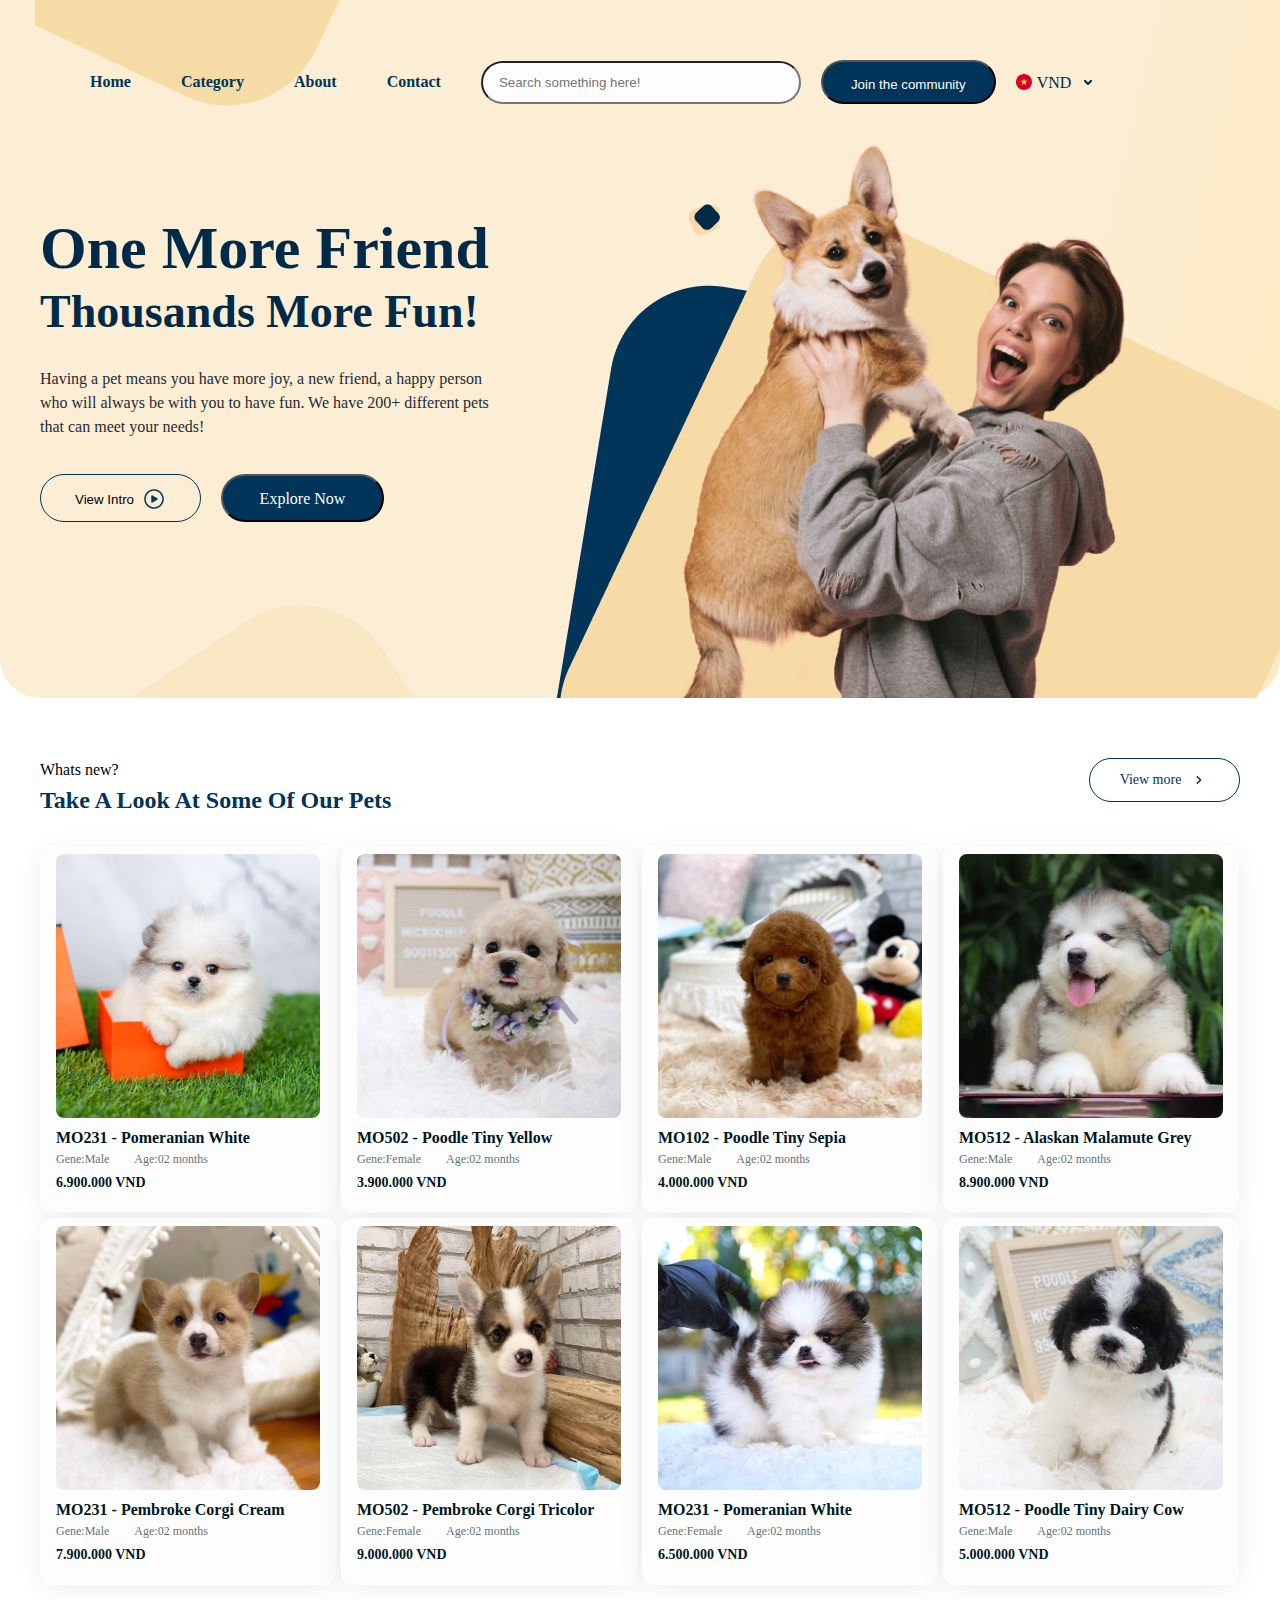
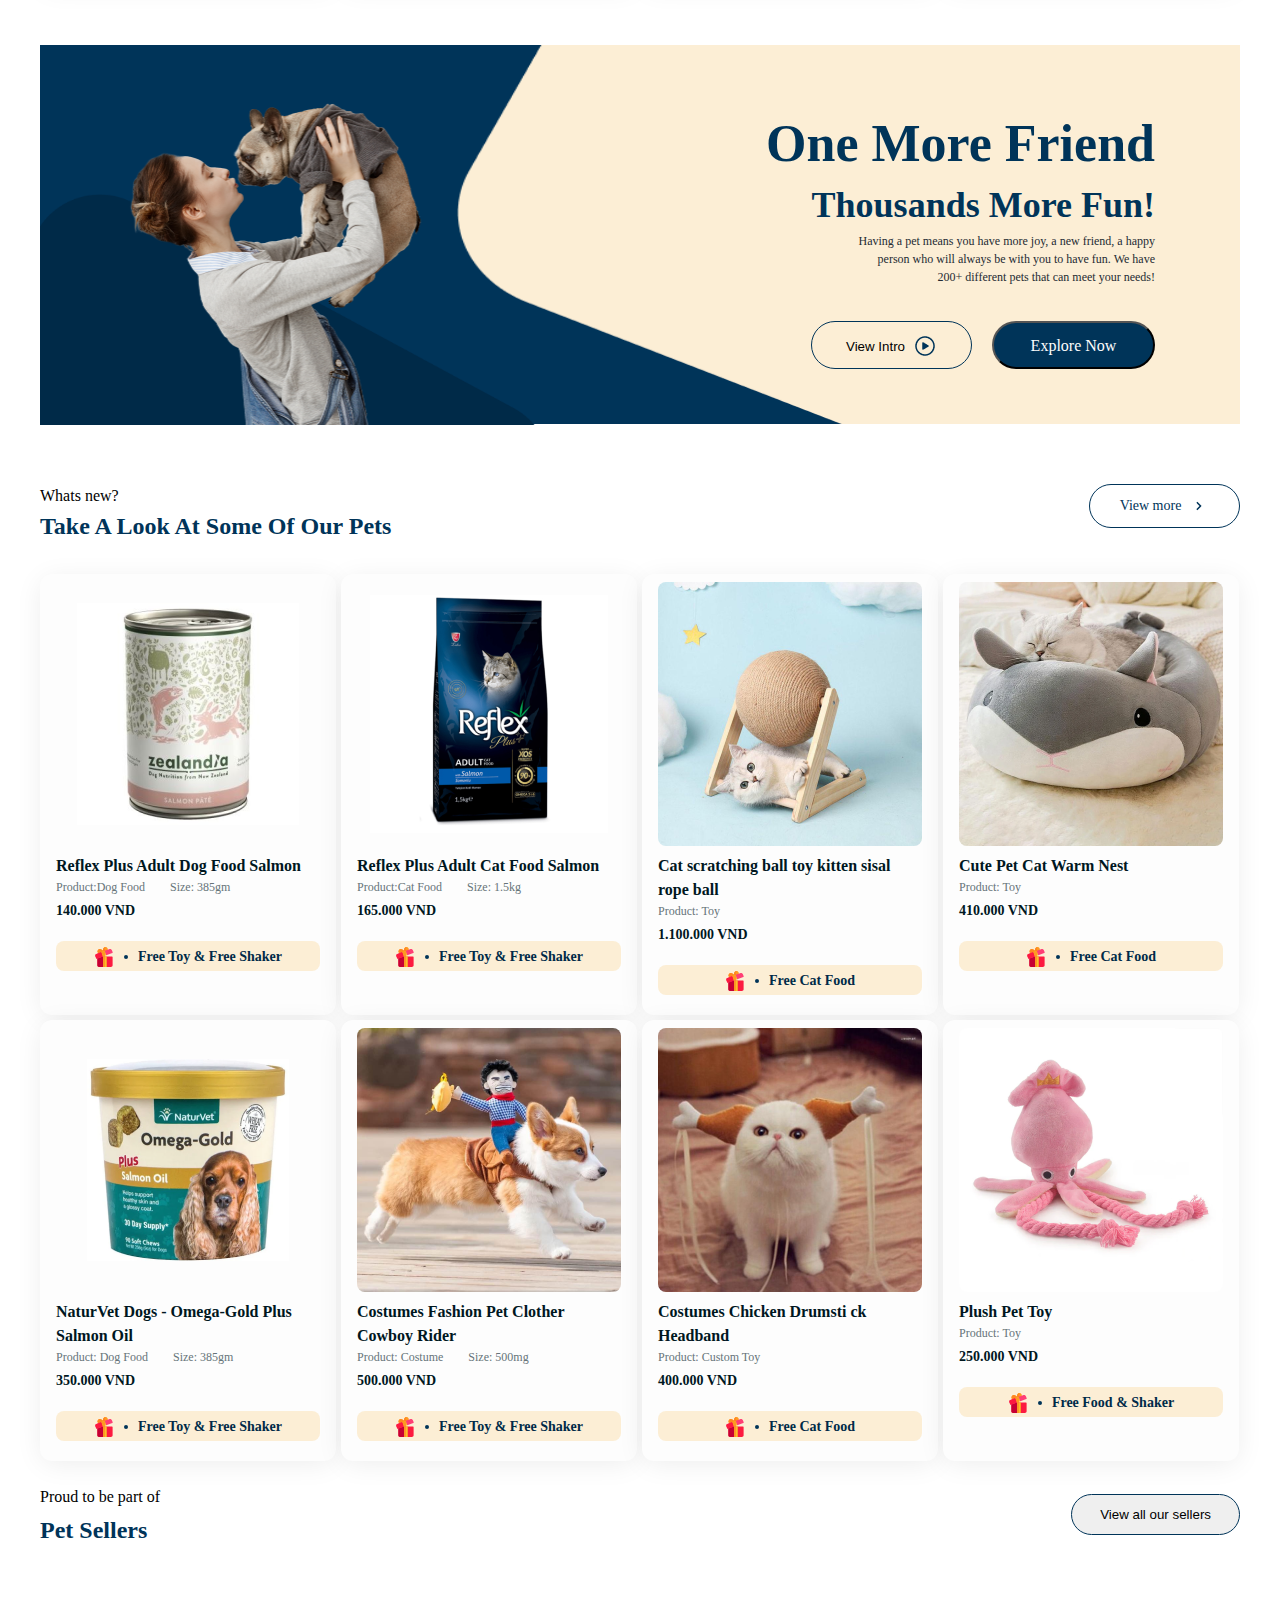
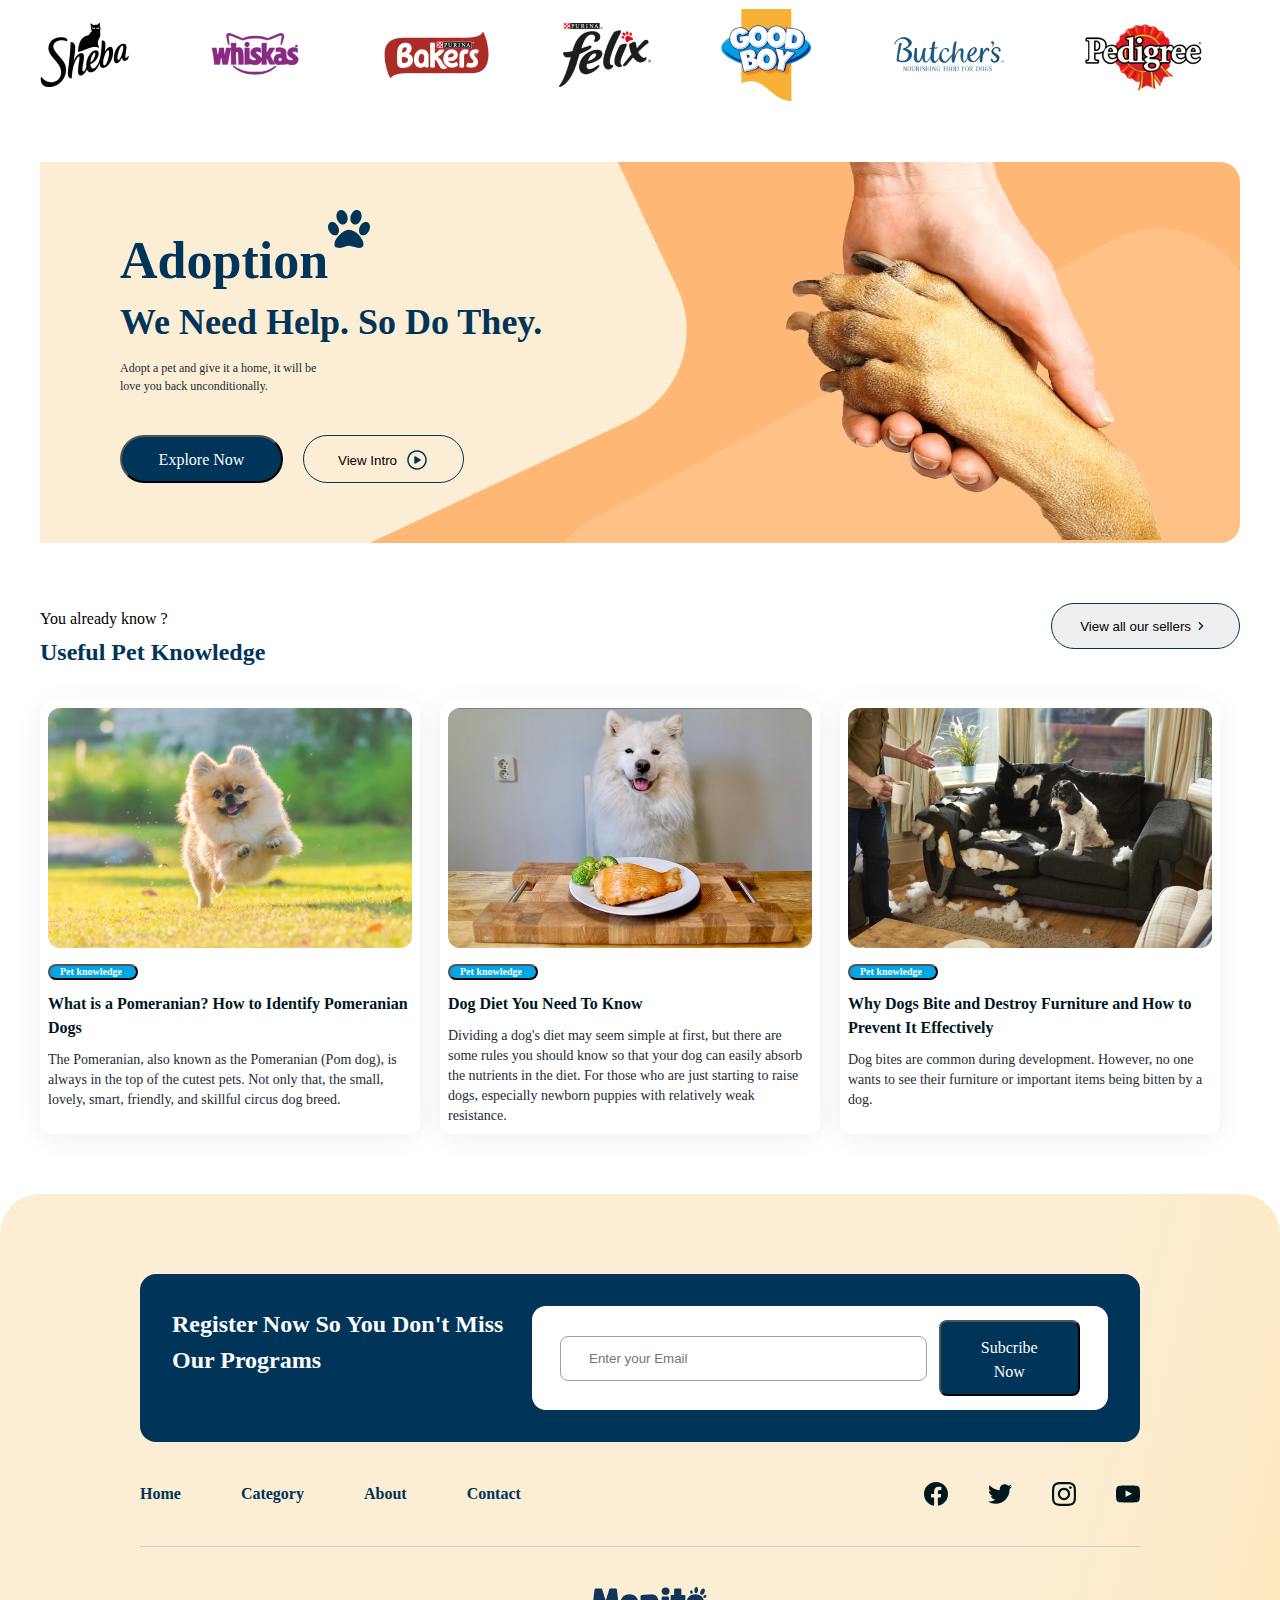
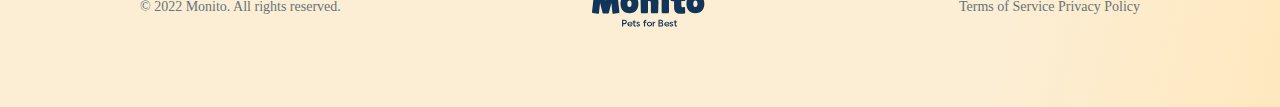
==== commit da2c51bc: "first commit" ====
--- a/index.html
+++ b/index.html
@@ -15,7 +15,7 @@
 
             <nav class="header_menu">
 
-                <img src="imgs/logo/header_img.svg" alt="" class="logo">
+                <img src=".imgs/logo/header_img.svg" alt="" class="logo">
 
                 <ul class="header_list">
                     <li> <a href="index.html" class="header_list_link"> Home </a>  </li>
@@ -31,9 +31,9 @@
                     <button class="header_menu_btn"> Join the community </button>
 
                     <div class="header_menu_search_drop_down">
-                        <img src="/imgs/logo/header_menu_icon.svg" alt="" class="icons">
+                        <img src="./imgs/logo/header_menu_icon.svg" alt="" class="icons">
                         <p class="header_menu_search_drop_down_text" > VND </p>
-                        <img src="/imgs/logo/header_arrow.png" alt="" class="icons">
+                        <img src="./imgs/logo/header_arrow.png" alt="" class="icons">
                     </div>
 
                 </div>
@@ -83,14 +83,14 @@
                     <h3 class="products_cards_animal_wrapper_title">Take a look at some of our pets</h3>
                 </div>
                 
-                <button class="products_cards_animal_wrapper_btn">View more <img src="/imgs/logo/arrow_btn_img.png" alt=""></button>
+                <button class="products_cards_animal_wrapper_btn">View more <img src="./imgs/logo/arrow_btn_img.png" alt=""></button>
             </div>
 
             <div class="products_cards_animal_box">
 
                 <div class="products_cards_animal_box_inner">
 
-                    <img src="/imgs/animal_img/animal_img_1.png" alt="" class="products_cards_animal_img">
+                    <img src="./imgs/animal_img/animal_img_1.png" alt="" class="products_cards_animal_img">
 
                     <div class="products_cards_animal_box_wrap">
 
@@ -108,7 +108,7 @@
 
                 <div class="products_cards_animal_box_inner">
                 
-                    <img src="/imgs/animal_img/animal_img_2.png" alt="" class="products_cards_animal_img">
+                    <img src="./imgs/animal_img/animal_img_2.png" alt="" class="products_cards_animal_img">
                 
                     <div class="products_cards_animal_box_wrap">
                 
@@ -126,7 +126,7 @@
 
                 <div class="products_cards_animal_box_inner">
                 
-                    <img src="/imgs/animal_img/animal_img_3.png" alt="" class="products_cards_animal_img">
+                    <img src="./imgs/animal_img/animal_img_3.png" alt="" class="products_cards_animal_img">
                 
                     <div class="products_cards_animal_box_wrap">
                 
@@ -144,7 +144,7 @@
 
                 <div class="products_cards_animal_box_inner">
                 
-                    <img src="/imgs/animal_img/animal_img_4.png" alt="" class="products_cards_animal_img">
+                    <img src="./imgs/animal_img/animal_img_4.png" alt="" class="products_cards_animal_img">
                 
                     <div class="products_cards_animal_box_wrap">
                 
@@ -162,7 +162,7 @@
 
                 <div class="products_cards_animal_box_inner">
                 
-                    <img src="/imgs/animal_img/animal_img_5.png" alt="" class="products_cards_animal_img">
+                    <img src="./imgs/animal_img/animal_img_5.png" alt="" class="products_cards_animal_img">
                 
                     <div class="products_cards_animal_box_wrap">
                 
@@ -180,7 +180,7 @@
 
                 <div class="products_cards_animal_box_inner">
                 
-                    <img src="/imgs/animal_img/animal_img_6.png" alt="" class="products_cards_animal_img">
+                    <img src="./imgs/animal_img/animal_img_6.png" alt="" class="products_cards_animal_img">
                 
                     <div class="products_cards_animal_box_wrap">
                 
@@ -198,7 +198,7 @@
 
                 <div class="products_cards_animal_box_inner">
                 
-                    <img src="/imgs/animal_img/animal_img_7.png" alt="" class="products_cards_animal_img">
+                    <img src="./imgs/animal_img/animal_img_7.png" alt="" class="products_cards_animal_img">
                 
                     <div class="products_cards_animal_box_wrap">
                 
@@ -216,7 +216,7 @@
 
                 <div class="products_cards_animal_box_inner">
                 
-                    <img src="/imgs/animal_img/animal_img_8.png" alt="" class="products_cards_animal_img">
+                    <img src="./imgs/animal_img/animal_img_8.png" alt="" class="products_cards_animal_img">
                 
                     <div class="products_cards_animal_box_wrap">
                 
@@ -243,8 +243,8 @@
             <div class="banner_wrapper">
 
                 <div class="banner_wrapper_left_side">
-                    <img src="/imgs/1_banner_img.png" alt="" class="banner_wrapper_left_side_img">
-                    <img src="/imgs/icons/rectangle_banner_gradient.png" alt="" class="rectangle_banner_gradient">
+                    <img src="./imgs/1_banner_img.png" alt="" class="banner_wrapper_left_side_img">
+                    <img src="./imgs/icons/rectangle_banner_gradient.png" alt="" class="rectangle_banner_gradient">
                 </div>
 
                 <div class="banner_wrapper_right_side">
@@ -256,12 +256,12 @@
                         different pets that can meet your needs!</p>
                         
                         <div class="promo_wrapper_buttons">
-                            <button class="promo_wrapper_button_left"> View Intro <img src="/imgs/logo/arrow_btn_img (2).png" alt=""></button>
+                            <button class="promo_wrapper_button_left"> View Intro <img src="./imgs/logo/arrow_btn_img (2).png" alt=""></button>
                             <button class="promo_wrapper_button_right"> Explore Now</button>
 
                     </div>
 
-                    <img src="/imgs/icons/Rectangle_banner.png" alt="" class="rectangle_banner">
+                    <img src="./imgs/icons/Rectangle_banner.png" alt="" class="rectangle_banner">
 
 
                 </div>
@@ -285,14 +285,14 @@
                     <h3 class="products_cards_animal_wrapper_title">Take a look at some of our pets</h3>
                 </div>
                 
-                <button class="products_cards_animal_wrapper_btn">View more <img src="/imgs/logo/arrow_btn_img.png" alt=""></button>
+                <button class="products_cards_animal_wrapper_btn">View more <img src="./imgs/logo/arrow_btn_img.png" alt=""></button>
             </div>
 
             <div class="our_products_wrap_box">
 
                 <div class="products_cards_animal_box_inner">
                 
-                    <img src="/imgs/our_products/our_products_img_1.png" alt="" class="products_cards_animal_img">
+                    <img src="./imgs/our_products/our_products_img_1.png" alt="" class="products_cards_animal_img">
                 
                     <div class="products_cards_animal_box_wrap">
                 
@@ -307,7 +307,7 @@
                         
                         <div class="products_cards_animal_box_wrap_our_product">
                             <div class="products_cards_animal_box_wrap_our_product_inner">
-                                <img src="/imgs/logo/present_img.svg" alt="" class="products_cards_animal_box_wrap_our_product_inner_img">
+                                <img src="./imgs/logo/present_img.svg" alt="" class="products_cards_animal_box_wrap_our_product_inner_img">
                                 <p class="products_cards_animal_box_wrap_our_product_inner_punkt"></p>
                                 <p class="products_cards_animal_box_wrap_our_product_inner_descr">Free Toy & Free Shaker</p>
                             </div>
@@ -319,7 +319,7 @@
 
                 <div class="products_cards_animal_box_inner">
                 
-                    <img src="/imgs/our_products/our_products_img_2.png" alt="" class="products_cards_animal_img">
+                    <img src="./imgs/our_products/our_products_img_2.png" alt="" class="products_cards_animal_img">
                 
                     <div class="products_cards_animal_box_wrap">
                 
@@ -334,7 +334,7 @@
                 
                         <div class="products_cards_animal_box_wrap_our_product">
                             <div class="products_cards_animal_box_wrap_our_product_inner">
-                                <img src="/imgs/logo/present_img.svg" alt="" class="products_cards_animal_box_wrap_our_product_inner_img">
+                                <img src="./imgs/logo/present_img.svg" alt="" class="products_cards_animal_box_wrap_our_product_inner_img">
                                 <p class="products_cards_animal_box_wrap_our_product_inner_punkt"></p>
                                 <p class="products_cards_animal_box_wrap_our_product_inner_descr">Free Toy & Free Shaker</p>
                             </div>
@@ -346,7 +346,7 @@
 
                 <div class="products_cards_animal_box_inner">
                 
-                    <img src="/imgs/our_products/our_products_img_3.png" alt="" class="products_cards_animal_img">
+                    <img src="./imgs/our_products/our_products_img_3.png" alt="" class="products_cards_animal_img">
                 
                     <div class="products_cards_animal_box_wrap">
                 
@@ -361,7 +361,7 @@
                 
                         <div class="products_cards_animal_box_wrap_our_product">
                             <div class="products_cards_animal_box_wrap_our_product_inner">
-                                <img src="/imgs/logo/present_img.svg" alt="" class="products_cards_animal_box_wrap_our_product_inner_img">
+                                <img src="./imgs/logo/present_img.svg" alt="" class="products_cards_animal_box_wrap_our_product_inner_img">
                                 <p class="products_cards_animal_box_wrap_our_product_inner_punkt"></p>
                                 <p class="products_cards_animal_box_wrap_our_product_inner_descr">Free Cat Food</p>
                             </div>
@@ -373,7 +373,7 @@
 
                 <div class="products_cards_animal_box_inner">
                 
-                    <img src="/imgs/our_products/our_products_img_4.png" alt="" class="products_cards_animal_img">
+                    <img src="./imgs/our_products/our_products_img_4.png" alt="" class="products_cards_animal_img">
                 
                     <div class="products_cards_animal_box_wrap">
                 
@@ -388,7 +388,7 @@
                 
                         <div class="products_cards_animal_box_wrap_our_product">
                             <div class="products_cards_animal_box_wrap_our_product_inner">
-                                <img src="/imgs/logo/present_img.svg" alt="" class="products_cards_animal_box_wrap_our_product_inner_img">
+                                <img src="./imgs/logo/present_img.svg" alt="" class="products_cards_animal_box_wrap_our_product_inner_img">
                                 <p class="products_cards_animal_box_wrap_our_product_inner_punkt"></p>
                                 <p class="products_cards_animal_box_wrap_our_product_inner_descr">Free Cat Food</p>
                             </div>
@@ -400,7 +400,7 @@
 
                 <div class="products_cards_animal_box_inner">
                 
-                    <img src="/imgs/our_products/our_products_img_5.png" alt="" class="products_cards_animal_img">
+                    <img src="./imgs/our_products/our_products_img_5.png" alt="" class="products_cards_animal_img">
                 
                     <div class="products_cards_animal_box_wrap">
                 
@@ -416,7 +416,7 @@
                 
                         <div class="products_cards_animal_box_wrap_our_product">
                             <div class="products_cards_animal_box_wrap_our_product_inner">
-                                <img src="/imgs/logo/present_img.svg" alt="" class="products_cards_animal_box_wrap_our_product_inner_img">
+                                <img src="./imgs/logo/present_img.svg" alt="" class="products_cards_animal_box_wrap_our_product_inner_img">
                                 <p class="products_cards_animal_box_wrap_our_product_inner_punkt"></p>
                                 <p class="products_cards_animal_box_wrap_our_product_inner_descr">Free Toy & Free Shaker</p>
                             </div>
@@ -428,7 +428,7 @@
 
                 <div class="products_cards_animal_box_inner">
                 
-                    <img src="/imgs/our_products/our_products_img_6.png" alt="" class="products_cards_animal_img">
+                    <img src="./imgs/our_products/our_products_img_6.png" alt="" class="products_cards_animal_img">
                 
                     <div class="products_cards_animal_box_wrap">
                 
@@ -444,7 +444,7 @@
                 
                         <div class="products_cards_animal_box_wrap_our_product">
                             <div class="products_cards_animal_box_wrap_our_product_inner">
-                                <img src="/imgs/logo/present_img.svg" alt=""
+                                <img src="./imgs/logo/present_img.svg" alt=""
                                     class="products_cards_animal_box_wrap_our_product_inner_img">
                                 <p class="products_cards_animal_box_wrap_our_product_inner_punkt"></p>
                                 <p class="products_cards_animal_box_wrap_our_product_inner_descr">Free Toy & Free Shaker</p>
@@ -457,7 +457,7 @@
 
                 <div class="products_cards_animal_box_inner">
                 
-                    <img src="/imgs/our_products/our_products_img_7.png" alt="" class="products_cards_animal_img">
+                    <img src="./imgs/our_products/our_products_img_7.png" alt="" class="products_cards_animal_img">
                 
                     <div class="products_cards_animal_box_wrap">
                 
@@ -472,7 +472,7 @@
                 
                         <div class="products_cards_animal_box_wrap_our_product">
                             <div class="products_cards_animal_box_wrap_our_product_inner">
-                                <img src="/imgs/logo/present_img.svg" alt="" class="products_cards_animal_box_wrap_our_product_inner_img">
+                                <img src="./imgs/logo/present_img.svg" alt="" class="products_cards_animal_box_wrap_our_product_inner_img">
                                 <p class="products_cards_animal_box_wrap_our_product_inner_punkt"></p>
                                 <p class="products_cards_animal_box_wrap_our_product_inner_descr">Free Cat Food</p>
                             </div>
@@ -484,7 +484,7 @@
 
                 <div class="products_cards_animal_box_inner">
                 
-                    <img src="/imgs/our_products/our_products_img_8.png" alt="" class="products_cards_animal_img">
+                    <img src="./imgs/our_products/our_products_img_8.png" alt="" class="products_cards_animal_img">
                 
                     <div class="products_cards_animal_box_wrap">
                 
@@ -499,7 +499,7 @@
                 
                         <div class="products_cards_animal_box_wrap_our_product">
                             <div class="products_cards_animal_box_wrap_our_product_inner">
-                                <img src="/imgs/logo/present_img.svg" alt="" class="products_cards_animal_box_wrap_our_product_inner_img">
+                                <img src="./imgs/logo/present_img.svg" alt="" class="products_cards_animal_box_wrap_our_product_inner_img">
                                 <p class="products_cards_animal_box_wrap_our_product_inner_punkt"></p>
                                 <p class="products_cards_animal_box_wrap_our_product_inner_descr">Free Food & Shaker</p>
                             </div>
@@ -527,13 +527,13 @@
                 </div>
                 
                 <div class="icons_wrapper_icon_box">
-                    <img src="/imgs/icons/sheba_icon.png" alt="" class="icons_img">
-                    <img src="/imgs/icons/whiskas_icon.png" alt="" class="icons_img">
-                    <img src="/imgs/icons/backers_icon.png" alt="" class="icons_img">
-                    <img src="/imgs/icons/felix_icon.png" alt="" class="icons_img">
-                    <img src="/imgs/icons/good_boy_icon.png" alt="" class="icons_img">
-                    <img src="/imgs/icons/butchers_icon.png" alt="" class="icons_img">
-                    <img src="/imgs/icons/pedigree_icon.png" alt="" class="icons_img">
+                    <img src="./imgs/icons/sheba_icon.png" alt="" class="icons_img">
+                    <img src="./imgs/icons/whiskas_icon.png" alt="" class="icons_img">
+                    <img src="./imgs/icons/backers_icon.png" alt="" class="icons_img">
+                    <img src="./imgs/icons/felix_icon.png" alt="" class="icons_img">
+                    <img src="./imgs/icons/good_boy_icon.png" alt="" class="icons_img">
+                    <img src="./imgs/icons/butchers_icon.png" alt="" class="icons_img">
+                    <img src="./imgs/icons/pedigree_icon.png" alt="" class="icons_img">
                 </div>  
             </div>
         </div>
@@ -546,23 +546,23 @@
                 <div class="adoption_banner_wrap_left">
                     <div class="adoption_banner_wrap_left_main_header">
                         <h3 class="adoption_banner_wrap_left_main_header_title">Adoption</h3>
-                        <img src="/imgs/logo/adoption_banner_wrap_left_icon.svg" alt="" class="adoption_banner_wrap_left_icon">
+                        <img src="./imgs/logo/adoption_banner_wrap_left_icon.svg" alt="" class="adoption_banner_wrap_left_icon">
                     </div>
                     <h4 class="adoption_banner_wrap_left_text">We need help. so do they.</h4>
                     <p class="adoption_banner_wrap_left_descr">Adopt a pet and give it a home,
                     it will be love you back unconditionally.</p>
                     <div class="adoption_banner_wrap_left_box_buttons">
                         <button class="promo_wrapper_button_right"> Explore Now</button>
-                        <button class="promo_wrapper_button_left"> View Intro <img src="/imgs/logo/arrow_btn_img (2).png" alt=""></button>
+                        <button class="promo_wrapper_button_left"> View Intro <img src="./imgs/logo/arrow_btn_img (2).png" alt=""></button>
                     </div>
                 </div>
 
                 <div class="adoption_banner_wrap_right">
-                    <img src="/imgs/adoption_banner_img.png" alt="" class="adoption_banner_img">
-                </div>
-
-                <img src="/imgs/icons/adoption_banner_left.png" alt="" class="adoption_banner_left">
-                <img src="/imgs/icons/adoption_banner_right.png" alt="" class="adoption_banner_right">
+                    <img src="./imgs/adoption_banner_img.png" alt="" class="adoption_banner_img">
+                </div>
+
+                <img src="./imgs/icons/adoption_banner_left.png" alt="" class="adoption_banner_left">
+                <img src="./imgs/icons/adoption_banner_right.png" alt="" class="adoption_banner_right">
             </div>
         </div>
     </section>
@@ -576,7 +576,7 @@
                         <h3 class="icons_wrapper_title_box_title">Useful pet knowledge</h3>
                     </div>
                     <div>
-                        <button class="icons_wrapper_title_box_btn">View all our sellers <img src="/imgs/logo/arrow_btn_img.png" alt=""></button>
+                        <button class="icons_wrapper_title_box_btn">View all our sellers <img src="./imgs/logo/arrow_btn_img.png" alt=""></button>
                     </div>
                 </div>
             </div>
@@ -584,7 +584,7 @@
             <div class="blog_cards">
 
                 <div class="blog_card">
-                    <img src="/imgs/blog_card_1.png" alt="" class="blog_card_img">
+                    <img src="./imgs/blog_card_1.png" alt="" class="blog_card_img">
                     <button class="blog_card_btn">Pet knowledge</button>
                     <h3 class="blog_card_title">What is a Pomeranian? How to Identify Pomeranian Dogs</h3>
                     <p class="blog_card_descr">The Pomeranian, also known as the Pomeranian (Pom dog), is always in the top of the cutest pets. Not only that, the
@@ -592,7 +592,7 @@
                 </div>
 
                 <div class="blog_card">
-                    <img src="/imgs/blog_card_2.png" alt="" class="blog_card_img">
+                    <img src="./imgs/blog_card_2.png" alt="" class="blog_card_img">
                     <button class="blog_card_btn">Pet knowledge</button>
                     <h3 class="blog_card_title">Dog Diet You Need To Know</h3>
                     <p class="blog_card_descr">Dividing a dog's diet may seem simple at first, but there are some rules you should know so that your dog can easily
@@ -601,7 +601,7 @@
                 </div>
 
                 <div class="blog_card">
-                    <img src="/imgs/blog_card_3.png" alt="" class="blog_card_img">
+                    <img src="./imgs/blog_card_3.png" alt="" class="blog_card_img">
                     <button class="blog_card_btn">Pet knowledge</button>
                     <h3 class="blog_card_title">Why Dogs Bite and Destroy Furniture and How to Prevent It Effectively</h3>
                     <p class="blog_card_descr">Dog bites are common during development. However, no one wants to see their furniture or important items being bitten by
@@ -632,17 +632,17 @@
                     </div>
 
                     <div class="footer_wrap_icons">
-                        <img src="/imgs/logo/footer_icon_facebook.svg" alt="" class="footer_wrap_icon">
-                        <img src="/imgs/logo/footer_icon_twitter.svg" alt="" class="footer_wrap_icon">
-                        <img src="/imgs/logo/footer_icon_inst.svg" alt="" class="footer_wrap_icon">
-                        <img src="/imgs/logo/footer_icon_you.svg" alt="" class="footer_wrap_icon">
+                        <img src="./imgs/logo/footer_icon_facebook.svg" alt="" class="footer_wrap_icon">
+                        <img src="./imgs/logo/footer_icon_twitter.svg" alt="" class="footer_wrap_icon">
+                        <img src="./imgs/logo/footer_icon_inst.svg" alt="" class="footer_wrap_icon">
+                        <img src="./imgs/logo/footer_icon_you.svg" alt="" class="footer_wrap_icon">
                     </div>
 
                 </div>
 
                 <div class="footer_wrap_descr">
                     <p class="footer_wrap_descr_text">© 2022 Monito. All rights reserved.</p>
-                    <img src="/imgs/logo/header_img.svg" alt="" class="footer_logo">
+                    <img src="./imgs/logo/header_img.svg" alt="" class="footer_logo">
                     
                     <p class="footer_wrap_descr_text">Terms of Service Privacy Policy</p>
                     
--- a/css/style.css
+++ b/css/style.css
@@ -482,6 +482,8 @@
     display: flex;
     justify-content: space-between;
     align-items: center;
+    margin-top: 20px;
+    margin-bottom: 50px;
 }
 .icons_wrapper_title_box_descr {
     color: #000;
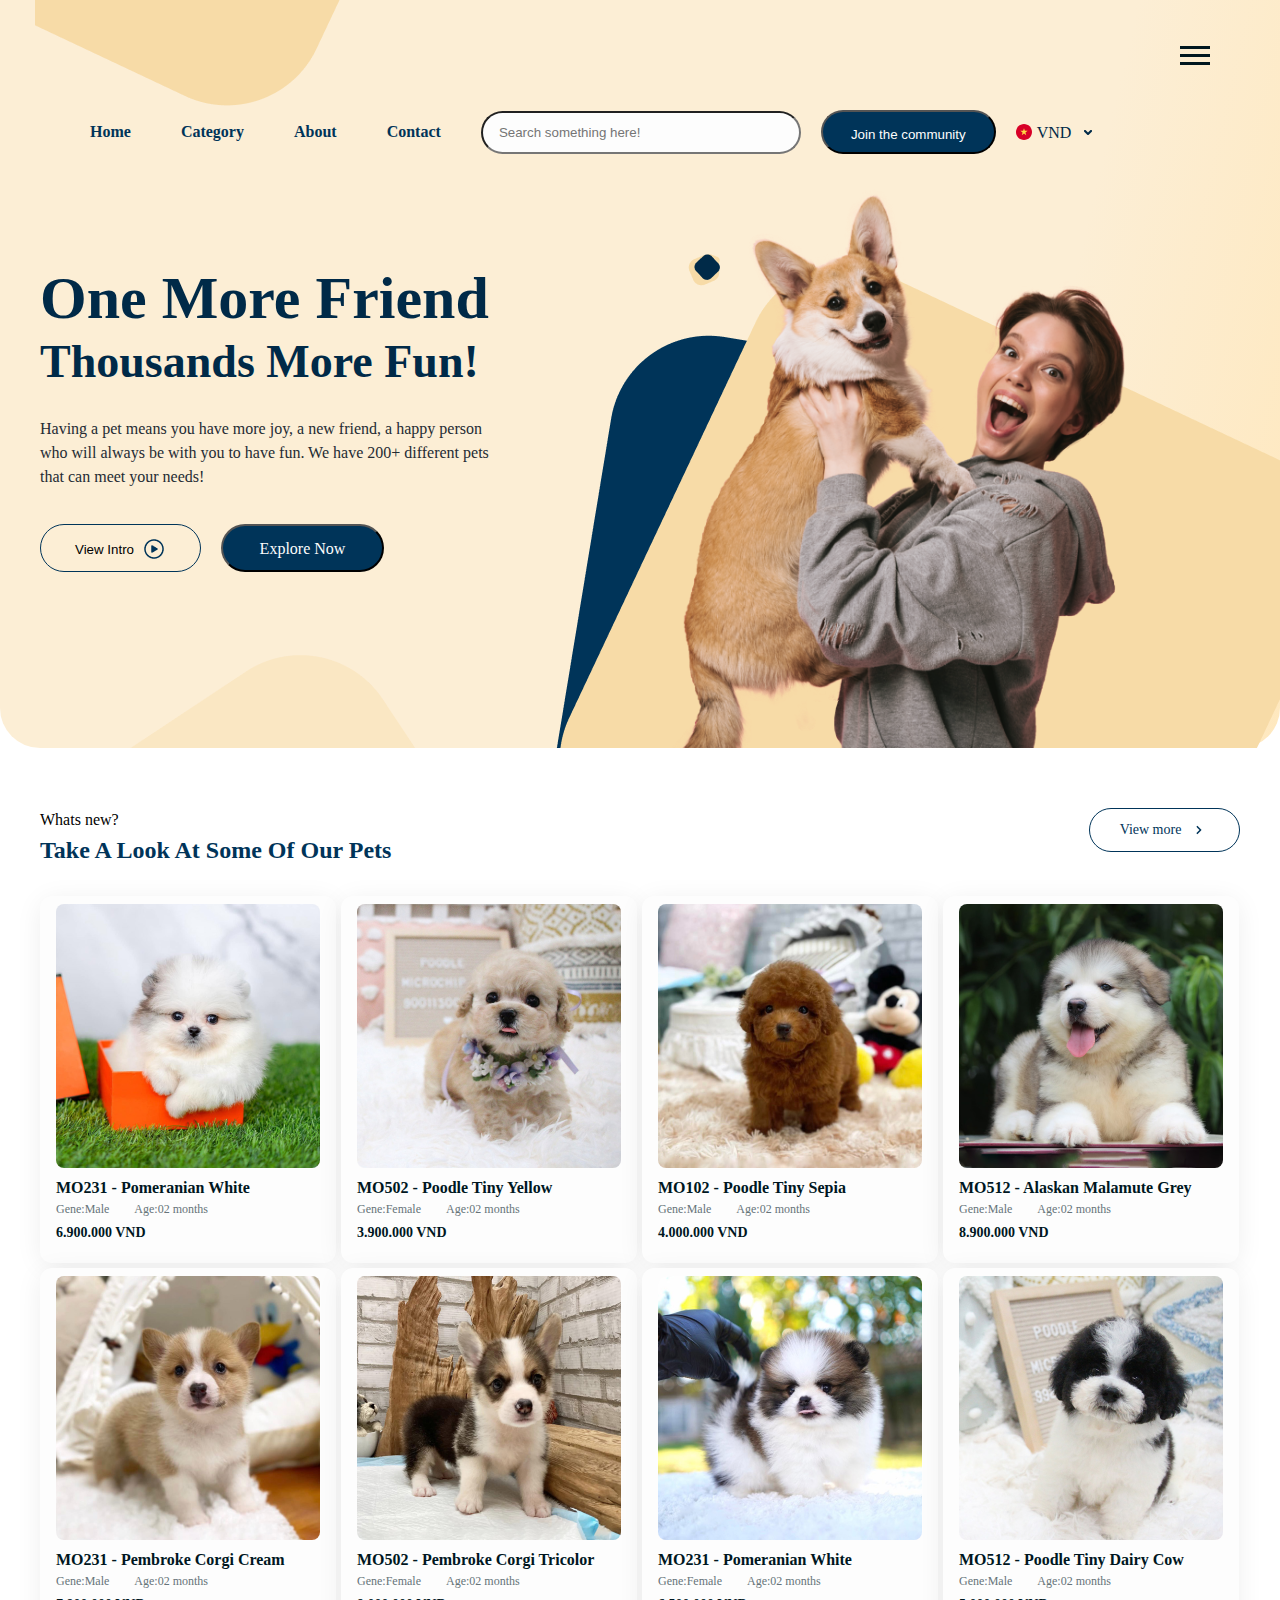
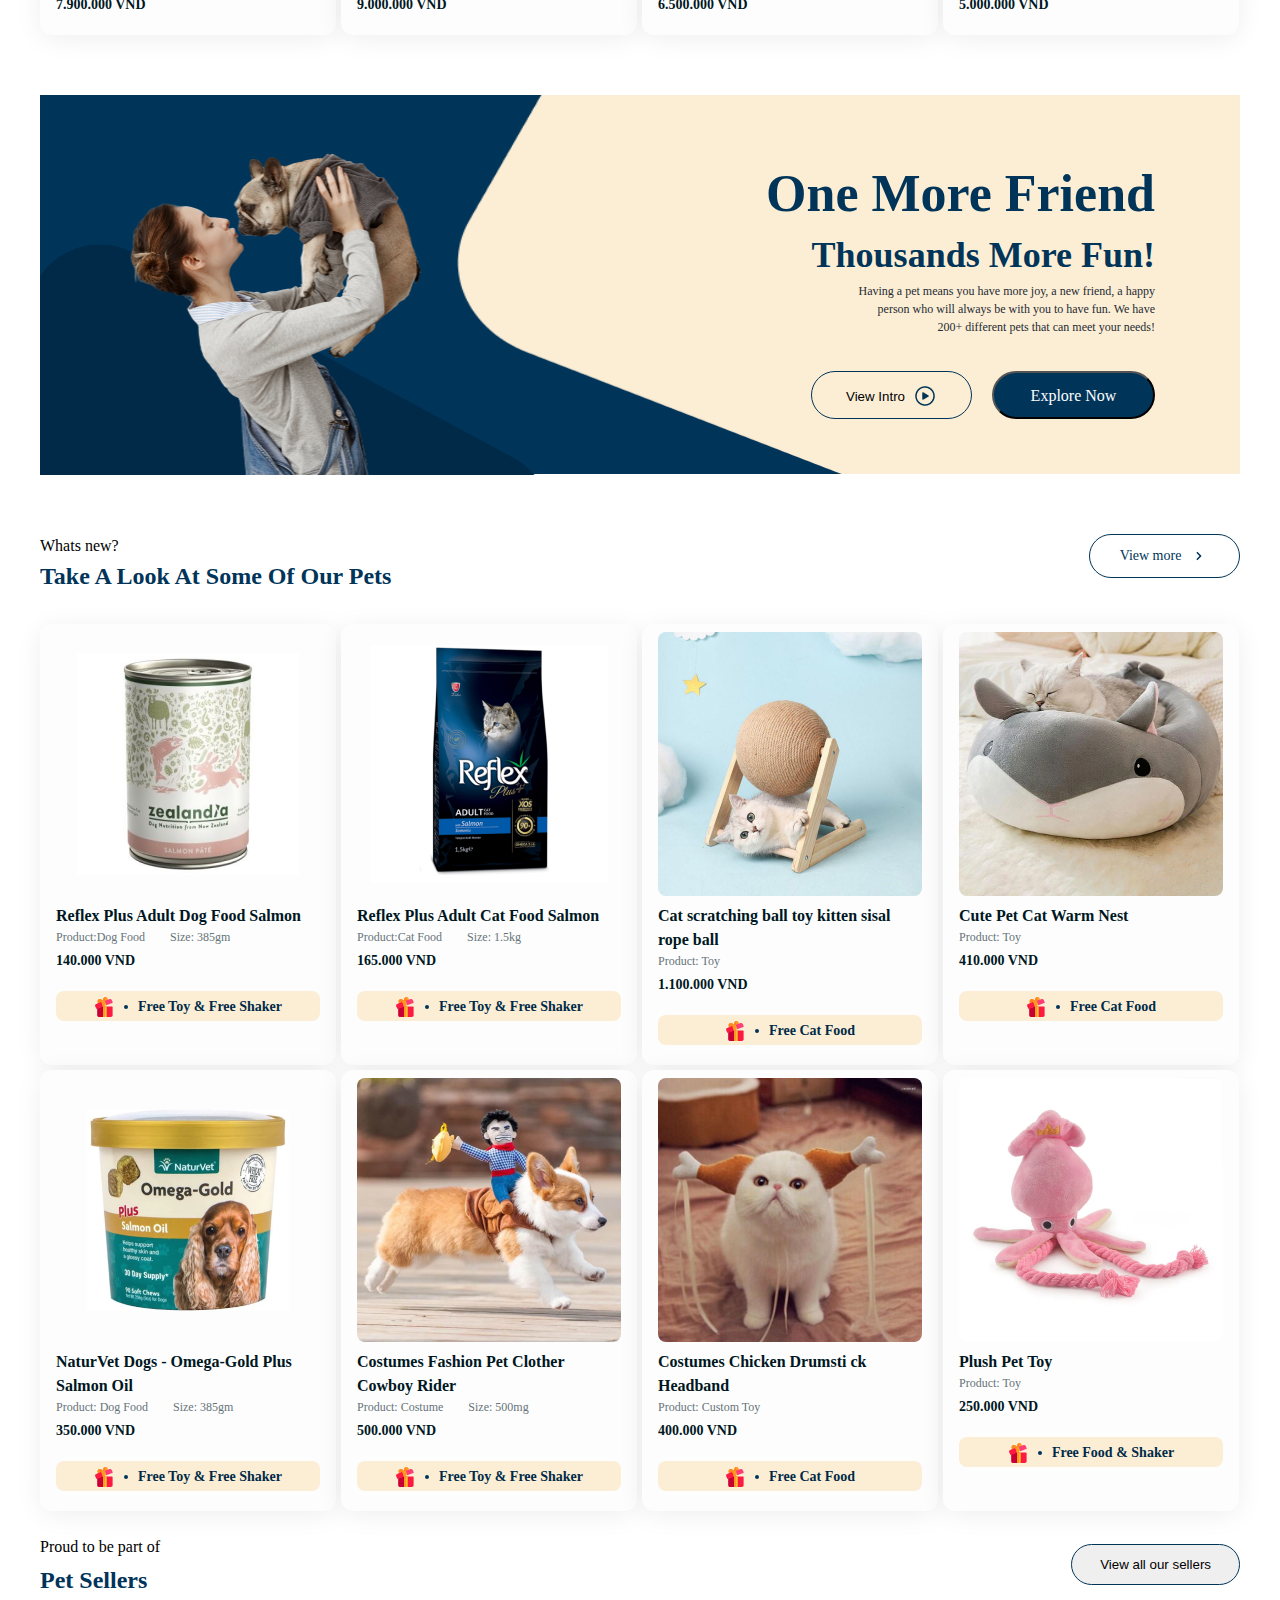
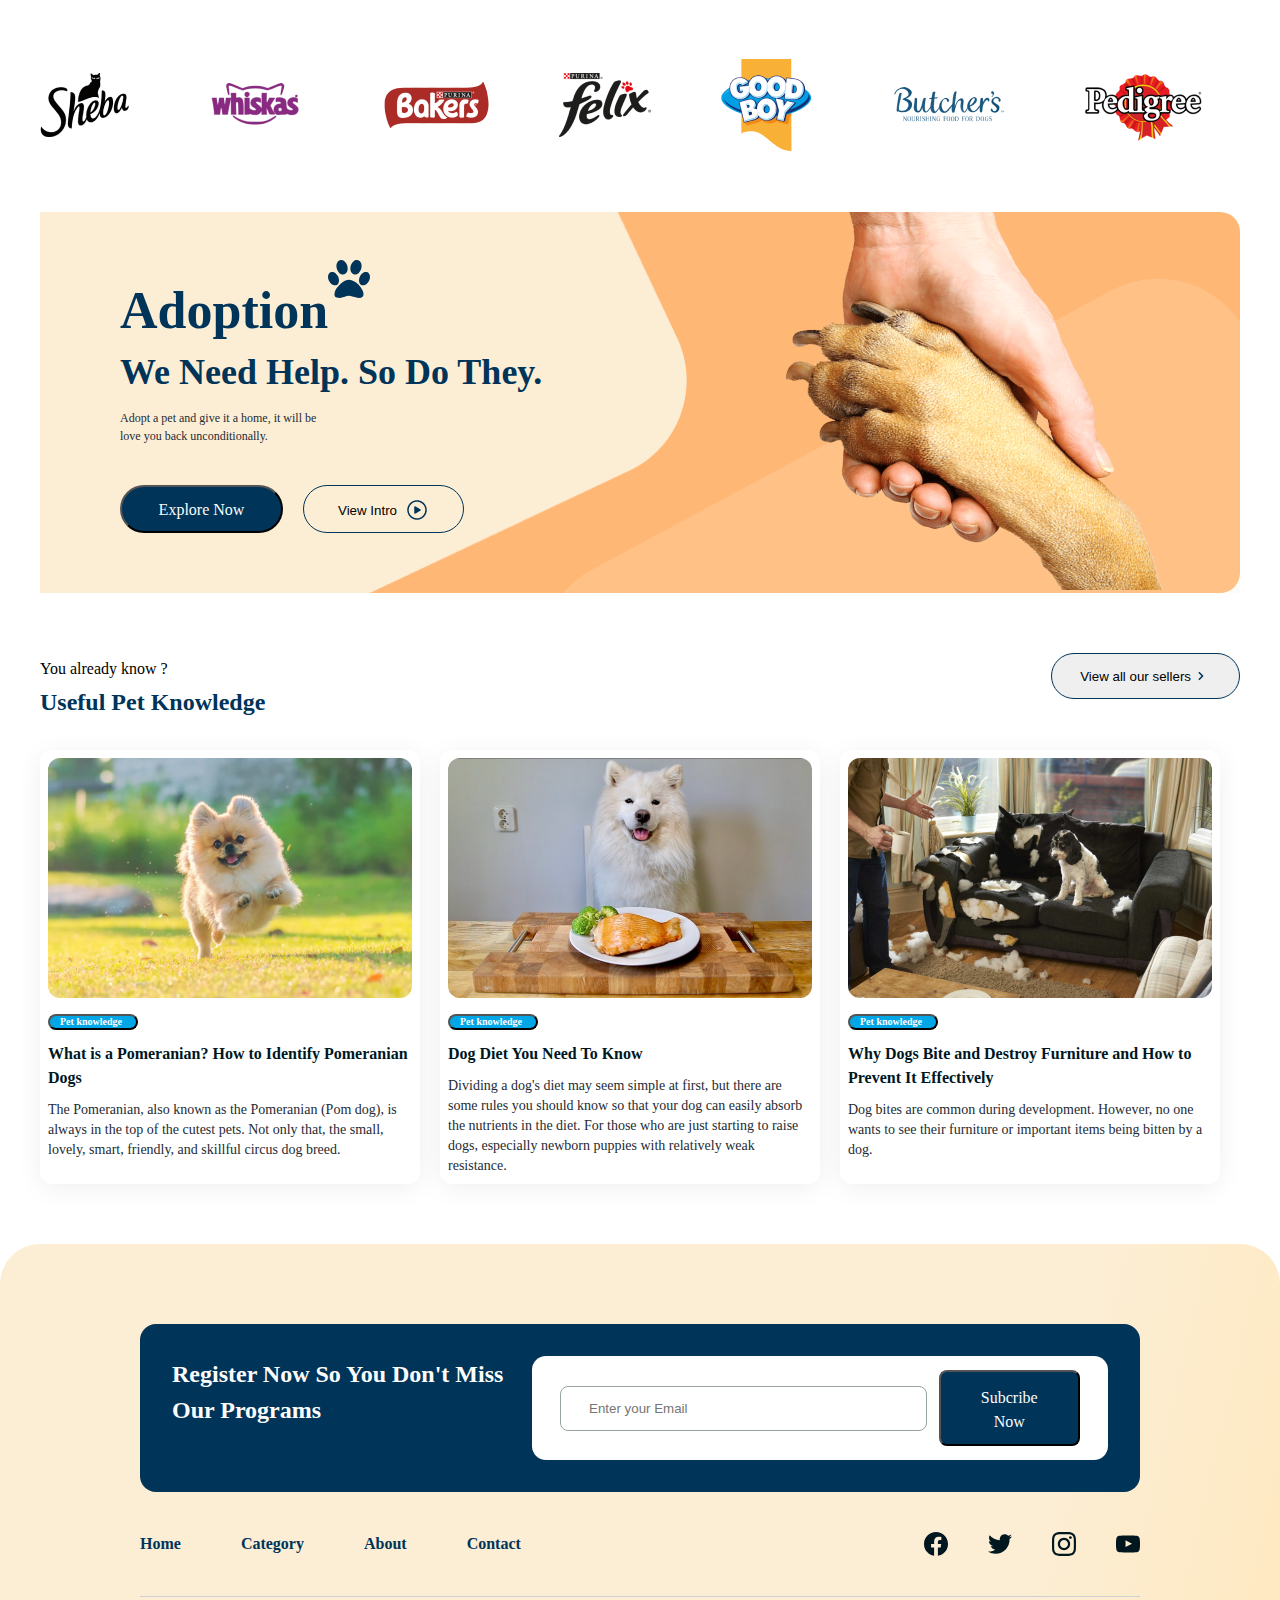
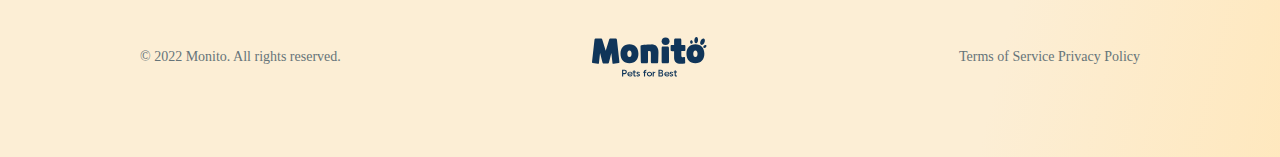
==== commit ef805f7f: "history kommit" ====
--- a/index.html
+++ b/index.html
@@ -12,7 +12,23 @@
     
     <header class="header">
         <div class="container">
-
+            <nav class="header_menu_mobile"> 
+
+                <div class="burger">
+                    <span class="devider"> </span>
+                    <span class="devider"> </span>
+                    <span class="devider"> </span>
+                </div>
+
+                 <ul class="header_list_mobile">
+                    <li> <a href="index.html" class="header_list_link"> Home </a>  </li>
+                    <li> <a href="category.html" class="header_list_link"> Category </a> </li>
+                    <li> <a href="about.html" class="header_list_link"> About </a> </li>
+                    <li> <a href="" class="header_list_link"> Contact </a> </li>
+                </ul>
+
+
+            </nav>
             <nav class="header_menu">
 
                 <img src=".imgs/logo/header_img.svg" alt="" class="logo">
@@ -52,26 +68,26 @@
                                 who will always be with you to have fun. We have 200+
                                 different pets that can meet your needs! </p>
                             <div class="promo_wrapper_buttons">
-                                <button class="promo_wrapper_button_left"> View Intro <img src="/imgs/logo/arrow_btn_img (2).png" alt=""></button>
+                                <button class="promo_wrapper_button_left"> View Intro <img src="./imgs/logo/arrow_btn_img (2).png" alt=""></button>
                                 <button class="promo_wrapper_button_right"> Explore Now</button>
                             </div>
                         </div>
             
-                        <img src="/imgs/promo_main_img.png" alt="" class="promo_main_img">
-                        <img src="/imgs/icons/Rectangle_milk.png" alt="" class="rectangle_milk">
-                        <img src="/imgs/icons/Rectangle_blue.png" alt="" class="rectangle_blue">
-                        <img src="/imgs/icons/Rectangle_little.png" alt="" class="rectangle_little">
-                        <img src="/imgs/icons/Rectangle_little_blue.png" alt="" class="rectangle_little_blue">
-                        <img src="/imgs/icons/Rectangle_little_milk.png" alt="" class="rectangle_little_milk">
-                </div>
-
-                <img src="/imgs/icons/Rectangle_down.png" alt="" class="rectangle_down">
+                        <img src="./imgs/promo_main_img.png" alt="" class="promo_main_img">
+                        <img src="./imgs/icons/Rectangle_milk.png" alt="" class="rectangle_milk">
+                        <img src="./imgs/icons/Rectangle_blue.png" alt="" class="rectangle_blue">
+                        <img src="./imgs/icons/Rectangle_little.png" alt="" class="rectangle_little">
+                        <img src="./imgs/icons/Rectangle_little_blue.png" alt="" class="rectangle_little_blue">
+                        <img src="./imgs/icons/Rectangle_little_milk.png" alt="" class="rectangle_little_milk">
+                </div>
+
+                <img src="./imgs/icons/Rectangle_down.png" alt="" class="rectangle_down">
 
             </section>
             
         </div>
 
-        <img src="/imgs/icons/Rectangle_logo.png" alt="" class="rectangle_logo">
+        <img src="./imgs/icons/Rectangle_logo.png" alt="" class="rectangle_logo">
 
     </header>
     
@@ -651,6 +667,6 @@
             </div>
         </div>
     </footer>
-    
+    <script src="./js.js"> </script>
 </body>
 </html>--- a/css/style.css
+++ b/css/style.css
@@ -25,6 +25,50 @@
     max-width: 100%;
 
 }
+
+.header_menu_mobile {
+    display: flex;
+    justify-content: flex-end;
+    
+    
+}
+
+.burger {
+    display: flex;
+    flex-direction: column;
+    justify-content: center;
+    align-items: center;
+    gap: 5px;
+    width: 30px;
+    height: 50px;
+    margin-right: 30px;
+    z-index: 11;
+    position: relative;
+}
+
+.devider {
+    display: block;
+    width: 100%;
+    height: 3px;
+    background-color: #00171F;
+}
+
+.header_list_mobile {
+    display: none;
+    flex-direction: column;
+    align-items: center;
+    justify-content: center;
+    position: absolute;
+    background-color: #FFB672;
+    width: 50%;
+    height: 50%;
+    right: 30px;
+    top: 30px;
+    z-index: 10;
+    gap: 20px;
+
+}
+
 .header_menu {
     display: flex;
     padding-top: 30px;
@@ -1563,4 +1607,9 @@
         font-weight: 700;
         line-height: 20px;
         /* 142.857% */
+}
+
+.active {
+    display: flex;
+
 }--- a/css/media.css
+++ b/css/media.css
@@ -122,9 +122,53 @@
     .dogs_cards_title_part {
         margin-top: 15px;
     }
-}
-
-@media (max-width: 426px) {
+    .rectangle_logo {
+        display: block;
+        width: 80%;
+    }
+    .promo_wrapper_box_main_title {
+        font-size: 52px;
+    }
+    .promo_wrapper_box {
+        width: 100%;
+    }
+    .promo_wrapper_box_title {
+        font-size: 40px;
+    }
+    .rectangle_milk {
+        max-width: 60%;
+    }
+    .rectangle_blue {
+        max-width: 60%;
+    }
+    .our_products_wrap {
+        flex-direction: column;
+        align-items: center;
+    }
+    .our_products_wrap_box {
+        gap: 30px;
+    }
+    .icons_wrapper_title_box {
+        flex-direction: column;
+        align-items: center;
+        gap: 10px;
+    }
+    .blog_wrap_title_box {
+        flex-direction: column;
+        align-items: center;
+        text-align: center;
+        gap: 15px;
+    }
+}
+
+@media (max-width: 600px) {
+    .footer {
+        padding: 0px;
+    }
+  
+}
+
+@media (max-width: 450px) {
     .promo_wrapper_box_main_title {
         font-size: 30px;
         text-align: center;
@@ -144,6 +188,7 @@
     }
     .promo_wrapper_box {
         width: 100%;
+        margin-top: 1px;
     }
     .rectangle_milk {
         display: none;
@@ -168,6 +213,7 @@
     .footer_wrap_inner {
         width: 100%;
         padding: 5px;
+        padding-bottom: 30px;
     }
     .footer {
         padding: 10px 10px 10px 10px;
@@ -178,6 +224,7 @@
     }
     .footer_wrap_inner_box {
         flex-direction: column;
+
     }
 
     .wrapper_filter_box {
